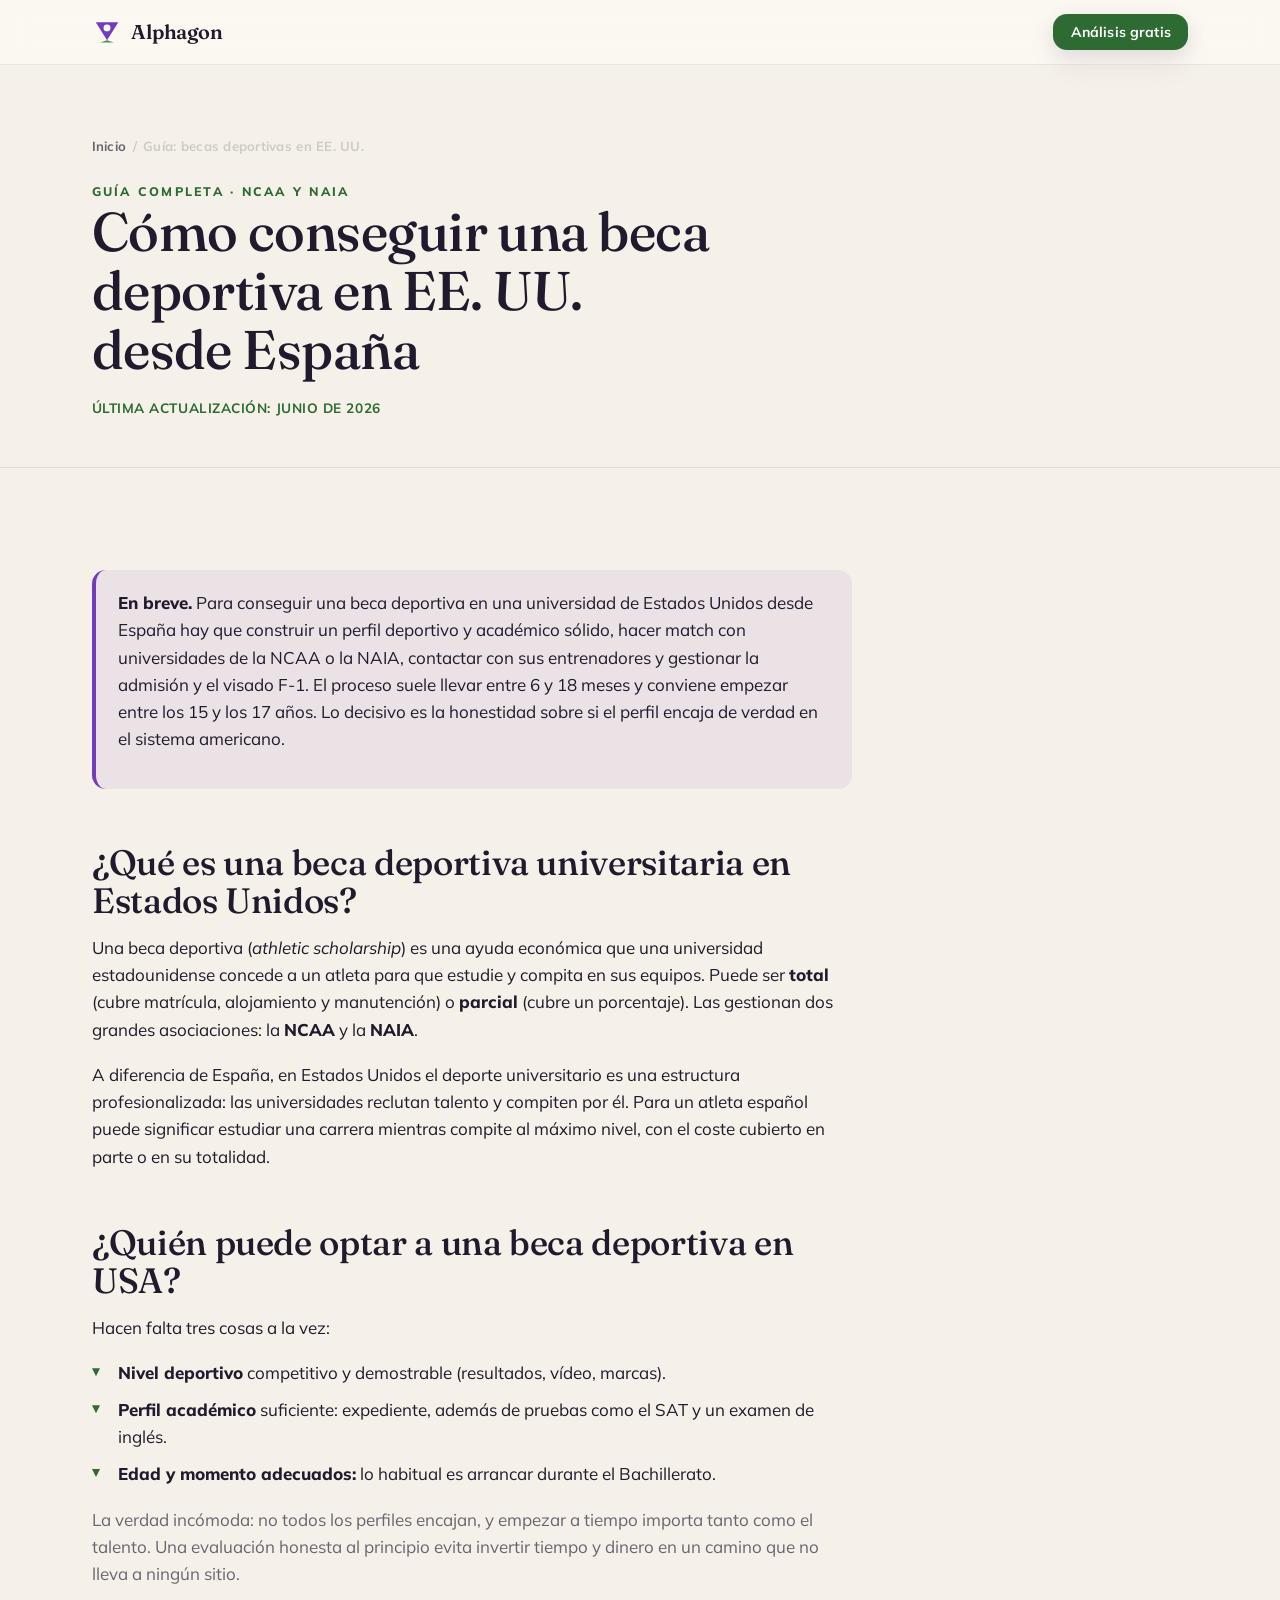
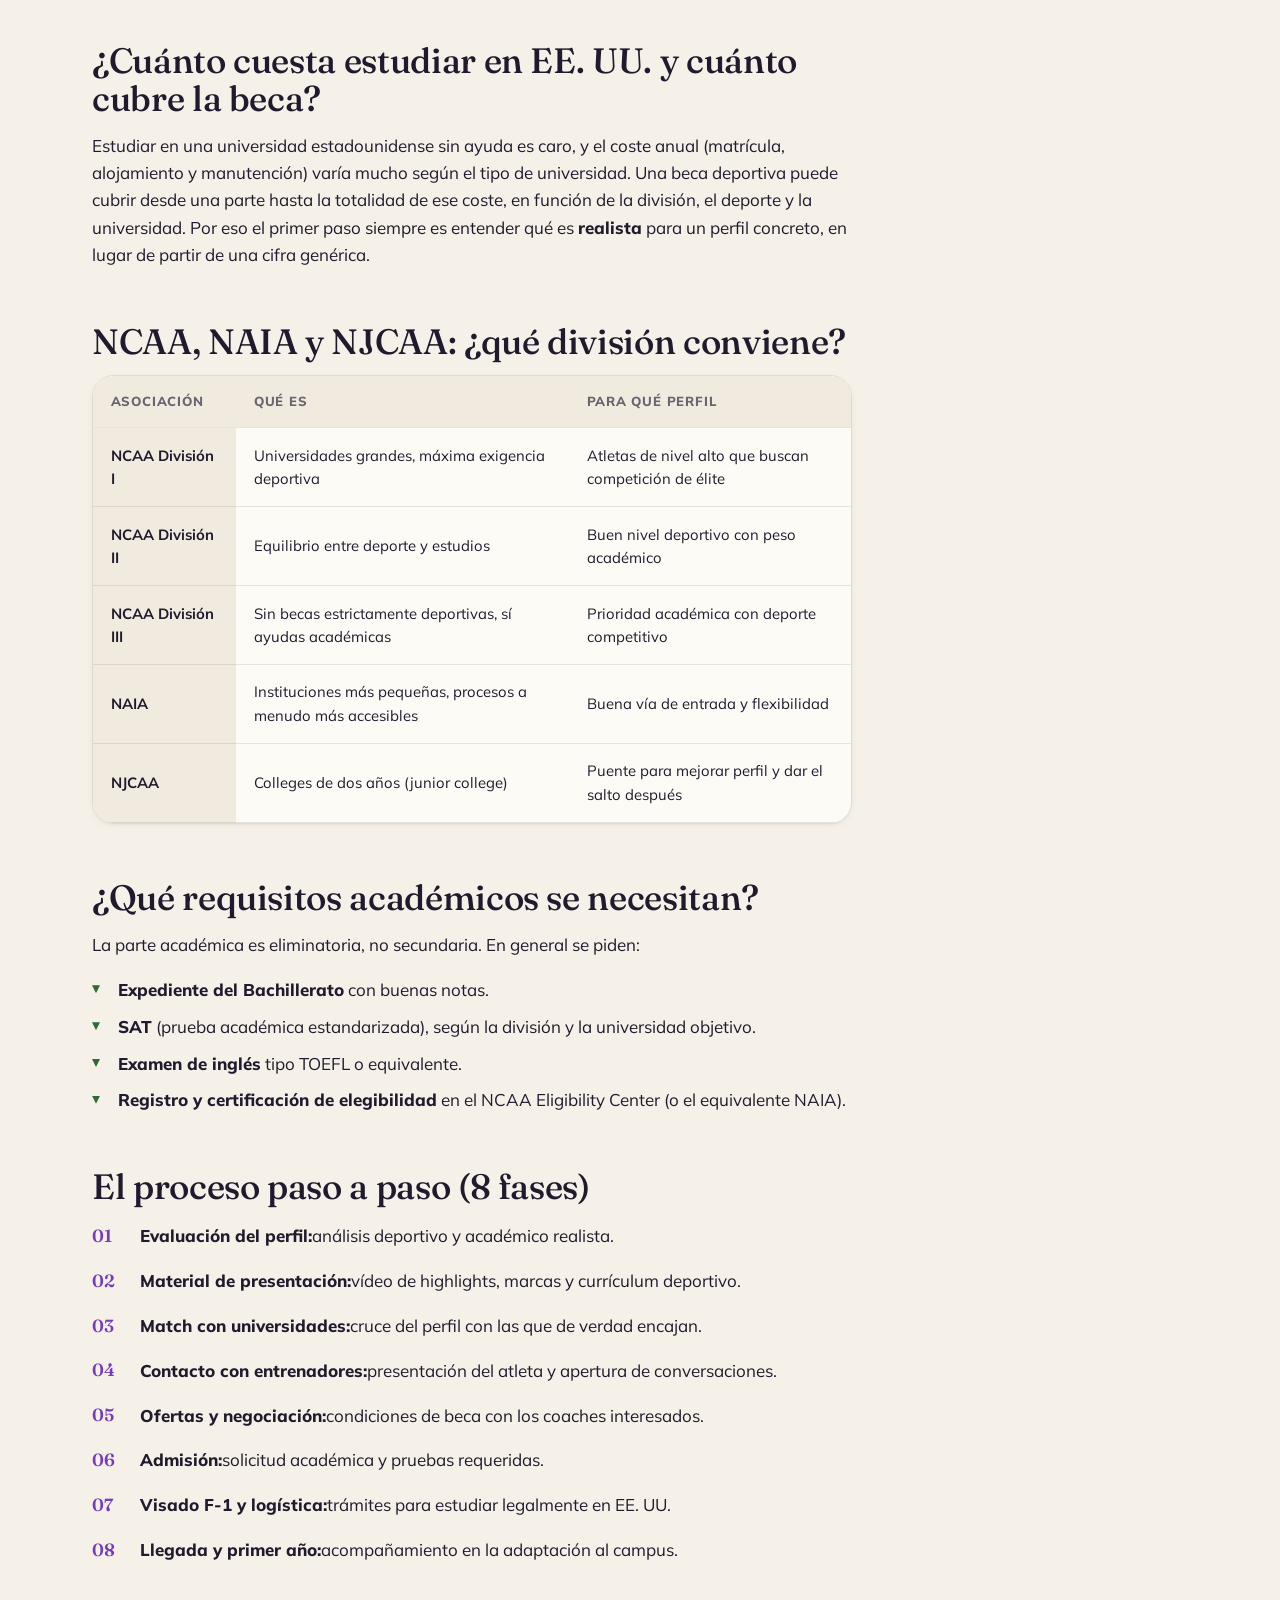
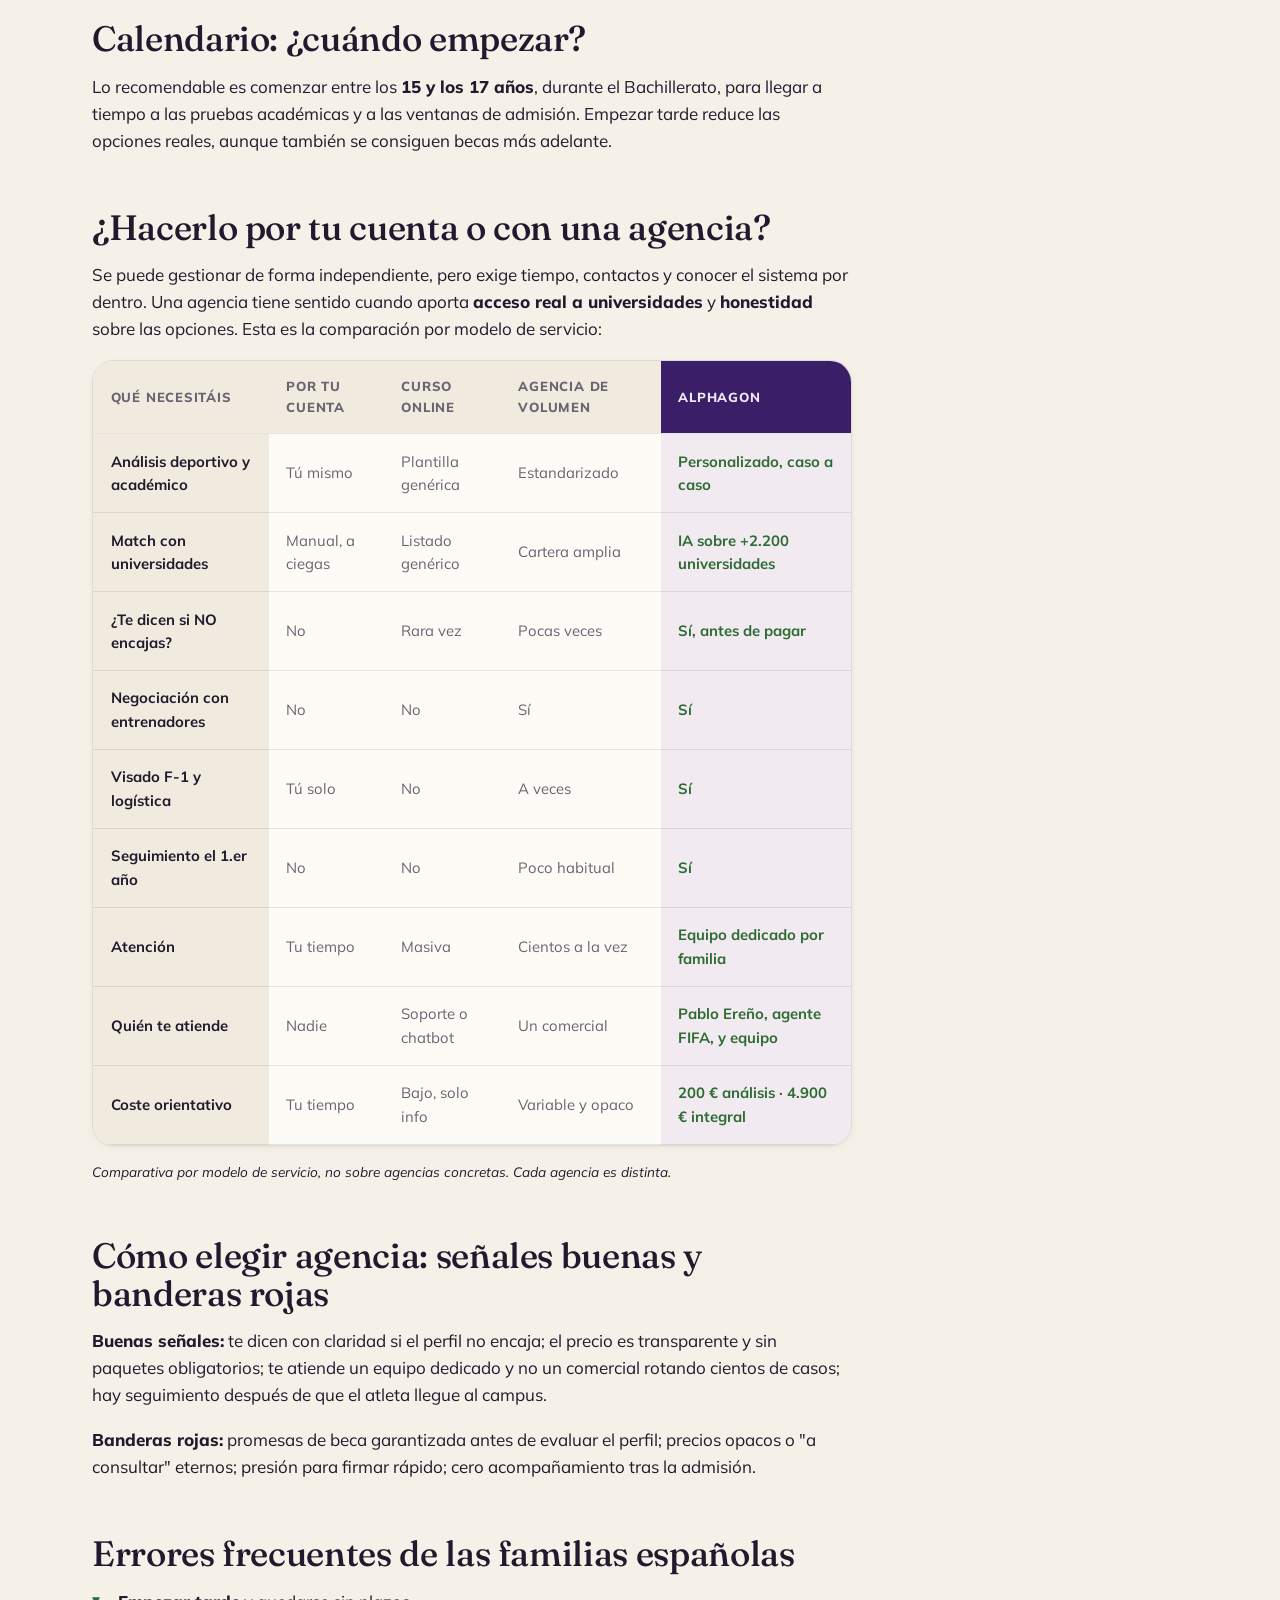
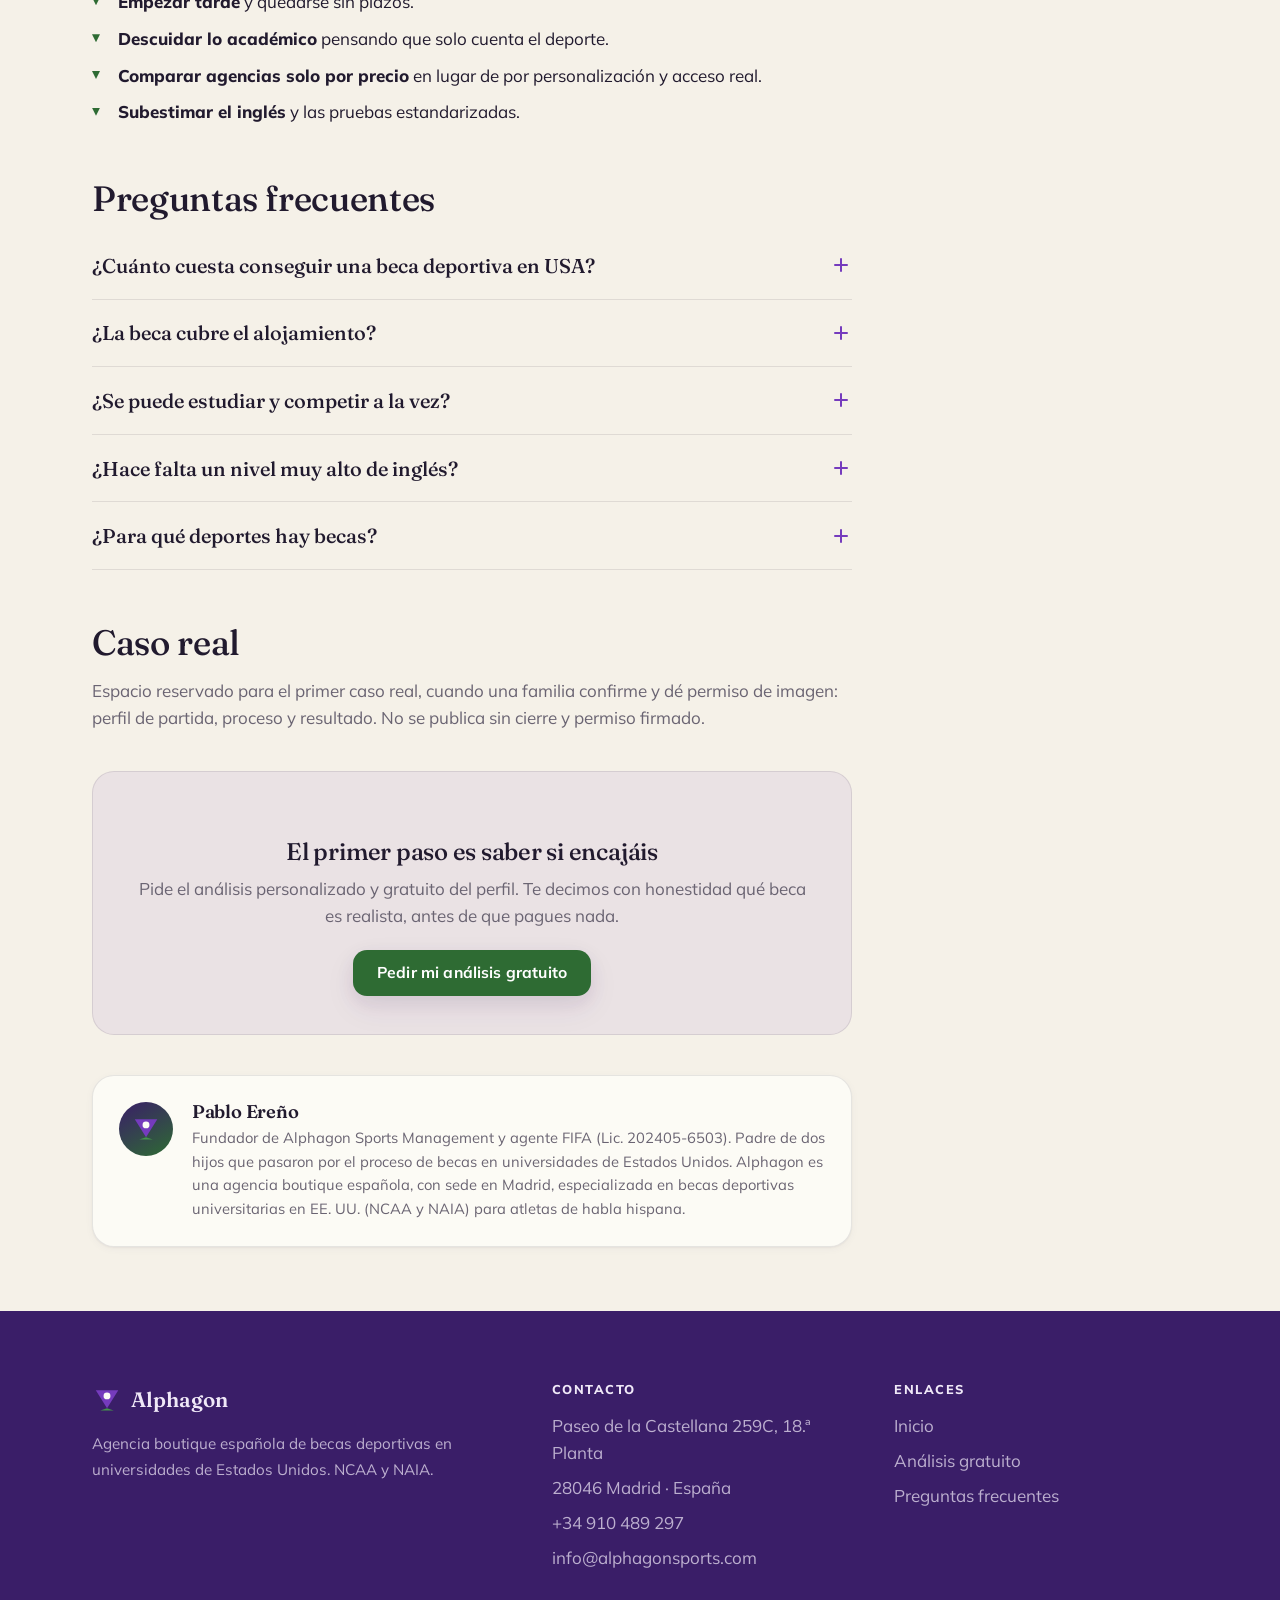
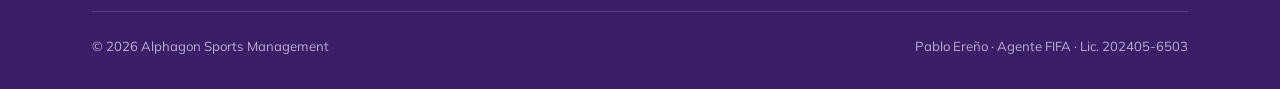
==== alphagon-lp/guia-becas-deportivas-usa.html @ 06ca1782 "Landing de conversion Alphagon Sports Management + guia AEO - Landing de captacion de leads (analisi" ====
<!DOCTYPE html>
<html lang="es">
<head>
  <meta charset="UTF-8">
  <meta name="viewport" content="width=device-width, initial-scale=1.0">
  <title>Cómo conseguir una beca deportiva en EE. UU. desde España: guía 2026 | Alphagon</title>
  <meta name="description" content="Guía completa para conseguir una beca deportiva en universidades de Estados Unidos (NCAA y NAIA) desde España: requisitos, proceso en 8 fases, calendario, costes y cómo elegir agencia. Por Alphagon Sports Management.">

  <link rel="preconnect" href="https://fonts.googleapis.com">
  <link rel="preconnect" href="https://fonts.gstatic.com" crossorigin>
  <link href="https://fonts.googleapis.com/css2?family=Fraunces:ital,opsz,wght@0,9..144,400;0,9..144,500;0,9..144,600;1,9..144,400;1,9..144,500&family=Mulish:ital,wght@0,400;0,600;0,700;0,800;1,400&display=swap" rel="stylesheet">

  <link rel="stylesheet" href="css/reset.css">
  <link rel="stylesheet" href="css/layout.css">
  <link rel="stylesheet" href="css/components.css">
  <link rel="stylesheet" href="css/animations.css">

  <script type="application/ld+json">
  {
    "@context": "https://schema.org",
    "@type": "Article",
    "headline": "Cómo conseguir una beca deportiva en Estados Unidos desde España: guía completa 2026",
    "description": "Guía completa para conseguir una beca deportiva en universidades de Estados Unidos (NCAA y NAIA) desde España: requisitos, proceso en 8 fases, calendario, costes y cómo elegir agencia.",
    "datePublished": "2026-06-01",
    "dateModified": "2026-06-25",
    "author": {
      "@type": "Person",
      "name": "Pablo Ereño",
      "jobTitle": "Agente FIFA",
      "identifier": "Lic. 202405-6503"
    },
    "publisher": {
      "@type": "Organization",
      "name": "Alphagon Sports Management",
      "url": "https://www.alphagonsports.com"
    },
    "mainEntityOfPage": {
      "@type": "WebPage",
      "@id": "https://www.alphagonsports.com/guia-becas-deportivas-usa"
    }
  }
  </script>

  <script type="application/ld+json">
  {
    "@context": "https://schema.org",
    "@type": "BreadcrumbList",
    "itemListElement": [
      {
        "@type": "ListItem",
        "position": 1,
        "name": "Inicio",
        "item": "https://www.alphagonsports.com/"
      },
      {
        "@type": "ListItem",
        "position": 2,
        "name": "Guía: becas deportivas en EE. UU.",
        "item": "https://www.alphagonsports.com/guia-becas-deportivas-usa"
      }
    ]
  }
  </script>

  <script type="application/ld+json">
  {
    "@context": "https://schema.org",
    "@type": "FAQPage",
    "mainEntity": [
      {
        "@type": "Question",
        "name": "¿Cuánto cuesta conseguir una beca deportiva en USA?",
        "acceptedAnswer": {
          "@type": "Answer",
          "text": "El análisis inicial del perfil puede ser gratuito. A partir de ahí, en Alphagon hay dos opciones: el Plan Estratégico USA (200 €) y el Acompañamiento Integral (4.900 €), sin paquetes obligatorios."
        }
      },
      {
        "@type": "Question",
        "name": "¿La beca cubre el alojamiento?",
        "acceptedAnswer": {
          "@type": "Answer",
          "text": "Depende del tipo de beca. Una beca total suele cubrir matrícula, alojamiento y manutención; una parcial, solo un porcentaje. En el análisis de Alphagon te explicamos qué es realista para tu perfil concreto."
        }
      },
      {
        "@type": "Question",
        "name": "¿Se puede estudiar y competir a la vez?",
        "acceptedAnswer": {
          "@type": "Answer",
          "text": "Sí. El modelo estadounidense está diseñado para compatibilizar la carrera universitaria con el deporte de alto nivel, y ese equilibrio entre estudios y competición es justo lo que Alphagon ayuda a encontrar."
        }
      },
      {
        "@type": "Question",
        "name": "¿Hace falta un nivel muy alto de inglés?",
        "acceptedAnswer": {
          "@type": "Answer",
          "text": "Hace falta acreditar el inglés con un examen tipo TOEFL, y forma parte del proceso desde el principio. Alphagon valora tu nivel real al inicio y te dice qué necesitas preparar para llegar a tiempo."
        }
      },
      {
        "@type": "Question",
        "name": "¿Para qué deportes hay becas?",
        "acceptedAnswer": {
          "@type": "Answer",
          "text": "Para prácticamente cualquier deporte del sistema NCAA y NAIA, masculino y femenino. Alphagon cruza tu disciplina y tu nivel con más de 2.200 universidades para localizar dónde tienes opciones reales."
        }
      }
    ]
  }
  </script>
</head>
<body>
  <div class="scroll-progress" aria-hidden="true"></div>

  <!-- Topbar -->
  <nav class="topbar" aria-label="Navegacion principal">
    <div class="wrap topbar__inner">
      <a href="index.html" class="brand" aria-label="Alphagon Sports Management, inicio">
        <svg class="brand__mark" viewBox="0 0 40 40" aria-hidden="true" focusable="false">
          <path d="M5 7 H35 L20 31 Z" fill="var(--purple)"></path>
          <circle cx="20" cy="14.5" r="4.6" fill="var(--cream)"></circle>
          <path d="M11 34 H29 L20 31 Z" fill="var(--green)"></path>
        </svg>
        <span>Alphagon</span>
      </a>
      <a href="index.html#form-section" class="btn btn--green btn--sm">Análisis gratis</a>
    </div>
  </nav>

  <!-- Hero del articulo -->
  <header class="article-hero">
    <div class="wrap">
      <nav class="breadcrumb" aria-label="Migas de pan">
        <a href="index.html">Inicio</a>
        <span aria-hidden="true">/</span>
        <span>Guía: becas deportivas en EE. UU.</span>
      </nav>
      <span class="kicker">Guía completa · NCAA y NAIA</span>
      <h1>Cómo conseguir una beca deportiva en EE. UU. desde España</h1>
      <p class="article-meta">Última actualización: junio de 2026</p>
    </div>
  </header>

  <main class="section section--tight">
    <div class="wrap">
      <article class="prose">
        <div class="tldr reveal">
          <p><strong>En breve.</strong> Para conseguir una beca deportiva en una universidad de Estados Unidos desde España hay que construir un perfil deportivo y académico sólido, hacer match con universidades de la NCAA o la NAIA, contactar con sus entrenadores y gestionar la admisión y el visado F-1. El proceso suele llevar entre 6 y 18 meses y conviene empezar entre los 15 y los 17 años. Lo decisivo es la honestidad sobre si el perfil encaja de verdad en el sistema americano.</p>
        </div>

        <h2 class="reveal">¿Qué es una beca deportiva universitaria en Estados Unidos?</h2>
        <p class="reveal">Una beca deportiva (<em>athletic scholarship</em>) es una ayuda económica que una universidad estadounidense concede a un atleta para que estudie y compita en sus equipos. Puede ser <strong>total</strong> (cubre matrícula, alojamiento y manutención) o <strong>parcial</strong> (cubre un porcentaje). Las gestionan dos grandes asociaciones: la <strong>NCAA</strong> y la <strong>NAIA</strong>.</p>
        <p class="reveal">A diferencia de España, en Estados Unidos el deporte universitario es una estructura profesionalizada: las universidades reclutan talento y compiten por él. Para un atleta español puede significar estudiar una carrera mientras compite al máximo nivel, con el coste cubierto en parte o en su totalidad.</p>

        <h2 class="reveal">¿Quién puede optar a una beca deportiva en USA?</h2>
        <p class="reveal">Hacen falta tres cosas a la vez:</p>
        <ul class="bullets reveal">
          <li><strong>Nivel deportivo</strong> competitivo y demostrable (resultados, vídeo, marcas).</li>
          <li><strong>Perfil académico</strong> suficiente: expediente, además de pruebas como el SAT y un examen de inglés.</li>
          <li><strong>Edad y momento adecuados:</strong> lo habitual es arrancar durante el Bachillerato.</li>
        </ul>
        <p class="reveal soft">La verdad incómoda: no todos los perfiles encajan, y empezar a tiempo importa tanto como el talento. Una evaluación honesta al principio evita invertir tiempo y dinero en un camino que no lleva a ningún sitio.</p>

        <h2 class="reveal">¿Cuánto cuesta estudiar en EE. UU. y cuánto cubre la beca?</h2>
        <p class="reveal">Estudiar en una universidad estadounidense sin ayuda es caro, y el coste anual (matrícula, alojamiento y manutención) varía mucho según el tipo de universidad. Una beca deportiva puede cubrir desde una parte hasta la totalidad de ese coste, en función de la división, el deporte y la universidad. Por eso el primer paso siempre es entender qué es <strong>realista</strong> para un perfil concreto, en lugar de partir de una cifra genérica.</p>

        <h2 class="reveal">NCAA, NAIA y NJCAA: ¿qué división conviene?</h2>
        <div class="table-scroll reveal">
          <table class="compare">
            <thead>
              <tr>
                <th scope="col">Asociación</th>
                <th scope="col">Qué es</th>
                <th scope="col">Para qué perfil</th>
              </tr>
            </thead>
            <tbody>
              <tr><th scope="row">NCAA División I</th><td>Universidades grandes, máxima exigencia deportiva</td><td>Atletas de nivel alto que buscan competición de élite</td></tr>
              <tr><th scope="row">NCAA División II</th><td>Equilibrio entre deporte y estudios</td><td>Buen nivel deportivo con peso académico</td></tr>
              <tr><th scope="row">NCAA División III</th><td>Sin becas estrictamente deportivas, sí ayudas académicas</td><td>Prioridad académica con deporte competitivo</td></tr>
              <tr><th scope="row">NAIA</th><td>Instituciones más pequeñas, procesos a menudo más accesibles</td><td>Buena vía de entrada y flexibilidad</td></tr>
              <tr><th scope="row">NJCAA</th><td>Colleges de dos años (junior college)</td><td>Puente para mejorar perfil y dar el salto después</td></tr>
            </tbody>
          </table>
        </div>

        <h2 class="reveal">¿Qué requisitos académicos se necesitan?</h2>
        <p class="reveal">La parte académica es eliminatoria, no secundaria. En general se piden:</p>
        <ul class="bullets reveal">
          <li><strong>Expediente del Bachillerato</strong> con buenas notas.</li>
          <li><strong>SAT</strong> (prueba académica estandarizada), según la división y la universidad objetivo.</li>
          <li><strong>Examen de inglés</strong> tipo TOEFL o equivalente.</li>
          <li><strong>Registro y certificación de elegibilidad</strong> en el NCAA Eligibility Center (o el equivalente NAIA).</li>
        </ul>

        <h2 class="reveal">El proceso paso a paso (8 fases)</h2>
        <ol class="fases reveal">
          <li><strong>Evaluación del perfil:</strong> análisis deportivo y académico realista.</li>
          <li><strong>Material de presentación:</strong> vídeo de highlights, marcas y currículum deportivo.</li>
          <li><strong>Match con universidades:</strong> cruce del perfil con las que de verdad encajan.</li>
          <li><strong>Contacto con entrenadores:</strong> presentación del atleta y apertura de conversaciones.</li>
          <li><strong>Ofertas y negociación:</strong> condiciones de beca con los coaches interesados.</li>
          <li><strong>Admisión:</strong> solicitud académica y pruebas requeridas.</li>
          <li><strong>Visado F-1 y logística:</strong> trámites para estudiar legalmente en EE. UU.</li>
          <li><strong>Llegada y primer año:</strong> acompañamiento en la adaptación al campus.</li>
        </ol>

        <h2 class="reveal">Calendario: ¿cuándo empezar?</h2>
        <p class="reveal">Lo recomendable es comenzar entre los <strong>15 y los 17 años</strong>, durante el Bachillerato, para llegar a tiempo a las pruebas académicas y a las ventanas de admisión. Empezar tarde reduce las opciones reales, aunque también se consiguen becas más adelante.</p>

        <h2 class="reveal">¿Hacerlo por tu cuenta o con una agencia?</h2>
        <p class="reveal">Se puede gestionar de forma independiente, pero exige tiempo, contactos y conocer el sistema por dentro. Una agencia tiene sentido cuando aporta <strong>acceso real a universidades</strong> y <strong>honestidad</strong> sobre las opciones. Esta es la comparación por modelo de servicio:</p>
        <div class="table-scroll reveal">
          <table class="compare">
            <thead>
              <tr>
                <th scope="col">Qué necesitáis</th>
                <th scope="col">Por tu cuenta</th>
                <th scope="col">Curso online</th>
                <th scope="col">Agencia de volumen</th>
                <th scope="col" class="col-alpha">Alphagon</th>
              </tr>
            </thead>
            <tbody>
              <tr><th scope="row">Análisis deportivo y académico</th><td class="no">Tú mismo</td><td class="no">Plantilla genérica</td><td class="no">Estandarizado</td><td class="col-alpha yes">Personalizado, caso a caso</td></tr>
              <tr><th scope="row">Match con universidades</th><td class="no">Manual, a ciegas</td><td class="no">Listado genérico</td><td class="no">Cartera amplia</td><td class="col-alpha yes">IA sobre +2.200 universidades</td></tr>
              <tr><th scope="row">¿Te dicen si NO encajas?</th><td class="no">No</td><td class="no">Rara vez</td><td class="no">Pocas veces</td><td class="col-alpha yes">Sí, antes de pagar</td></tr>
              <tr><th scope="row">Negociación con entrenadores</th><td class="no">No</td><td class="no">No</td><td class="no">Sí</td><td class="col-alpha yes">Sí</td></tr>
              <tr><th scope="row">Visado F-1 y logística</th><td class="no">Tú solo</td><td class="no">No</td><td class="no">A veces</td><td class="col-alpha yes">Sí</td></tr>
              <tr><th scope="row">Seguimiento el 1.er año</th><td class="no">No</td><td class="no">No</td><td class="no">Poco habitual</td><td class="col-alpha yes">Sí</td></tr>
              <tr><th scope="row">Atención</th><td class="no">Tu tiempo</td><td class="no">Masiva</td><td class="no">Cientos a la vez</td><td class="col-alpha yes">Equipo dedicado por familia</td></tr>
              <tr><th scope="row">Quién te atiende</th><td class="no">Nadie</td><td class="no">Soporte o chatbot</td><td class="no">Un comercial</td><td class="col-alpha yes">Pablo Ereño, agente FIFA, y equipo</td></tr>
              <tr><th scope="row">Coste orientativo</th><td class="no">Tu tiempo</td><td class="no">Bajo, solo info</td><td class="no">Variable y opaco</td><td class="col-alpha yes">200 € análisis · 4.900 € integral</td></tr>
            </tbody>
          </table>
        </div>
        <p class="compare-note reveal">Comparativa por modelo de servicio, no sobre agencias concretas. Cada agencia es distinta.</p>

        <h2 class="reveal">Cómo elegir agencia: señales buenas y banderas rojas</h2>
        <p class="reveal"><strong>Buenas señales:</strong> te dicen con claridad si el perfil no encaja; el precio es transparente y sin paquetes obligatorios; te atiende un equipo dedicado y no un comercial rotando cientos de casos; hay seguimiento después de que el atleta llegue al campus.</p>
        <p class="reveal"><strong>Banderas rojas:</strong> promesas de beca garantizada antes de evaluar el perfil; precios opacos o "a consultar" eternos; presión para firmar rápido; cero acompañamiento tras la admisión.</p>

        <h2 class="reveal">Errores frecuentes de las familias españolas</h2>
        <ul class="bullets reveal">
          <li><strong>Empezar tarde</strong> y quedarse sin plazos.</li>
          <li><strong>Descuidar lo académico</strong> pensando que solo cuenta el deporte.</li>
          <li><strong>Comparar agencias solo por precio</strong> en lugar de por personalización y acceso real.</li>
          <li><strong>Subestimar el inglés</strong> y las pruebas estandarizadas.</li>
        </ul>

        <h2 class="reveal">Preguntas frecuentes</h2>
        <div class="faq reveal">
          <div class="faq__item" aria-expanded="false">
            <button type="button" class="faq__q" aria-expanded="false">¿Cuánto cuesta conseguir una beca deportiva en USA?<span class="faq__icon" aria-hidden="true"></span></button>
            <div class="faq__a"><div class="faq__a-inner">El análisis inicial del perfil puede ser gratuito. A partir de ahí, en Alphagon hay dos opciones: el Plan Estratégico USA (200 €) y el Acompañamiento Integral (4.900 €), sin paquetes obligatorios.</div></div>
          </div>
          <div class="faq__item" aria-expanded="false">
            <button type="button" class="faq__q" aria-expanded="false">¿La beca cubre el alojamiento?<span class="faq__icon" aria-hidden="true"></span></button>
            <div class="faq__a"><div class="faq__a-inner">Depende del tipo de beca. Una beca total suele cubrir matrícula, alojamiento y manutención; una parcial, solo un porcentaje. En el análisis de Alphagon te explicamos qué es realista para tu perfil concreto.</div></div>
          </div>
          <div class="faq__item" aria-expanded="false">
            <button type="button" class="faq__q" aria-expanded="false">¿Se puede estudiar y competir a la vez?<span class="faq__icon" aria-hidden="true"></span></button>
            <div class="faq__a"><div class="faq__a-inner">Sí. El modelo estadounidense está diseñado para compatibilizar la carrera universitaria con el deporte de alto nivel, y ese equilibrio entre estudios y competición es justo lo que Alphagon ayuda a encontrar.</div></div>
          </div>
          <div class="faq__item" aria-expanded="false">
            <button type="button" class="faq__q" aria-expanded="false">¿Hace falta un nivel muy alto de inglés?<span class="faq__icon" aria-hidden="true"></span></button>
            <div class="faq__a"><div class="faq__a-inner">Hace falta acreditar el inglés con un examen tipo TOEFL, y forma parte del proceso desde el principio. Alphagon valora tu nivel real al inicio y te dice qué necesitas preparar para llegar a tiempo.</div></div>
          </div>
          <div class="faq__item" aria-expanded="false">
            <button type="button" class="faq__q" aria-expanded="false">¿Para qué deportes hay becas?<span class="faq__icon" aria-hidden="true"></span></button>
            <div class="faq__a"><div class="faq__a-inner">Para prácticamente cualquier deporte del sistema NCAA y NAIA, masculino y femenino. Alphagon cruza tu disciplina y tu nivel con más de 2.200 universidades para localizar dónde tienes opciones reales.</div></div>
          </div>
        </div>

        <h2 class="reveal">Caso real</h2>
        <p class="reveal soft">Espacio reservado para el primer caso real, cuando una familia confirme y dé permiso de imagen: perfil de partida, proceso y resultado. No se publica sin cierre y permiso firmado.</p>

        <!-- CTA a la landing -->
        <div class="guide-cta reveal">
          <h3>El primer paso es saber si encajáis</h3>
          <p>Pide el análisis personalizado y gratuito del perfil. Te decimos con honestidad qué beca es realista, antes de que pagues nada.</p>
          <a href="index.html#form-section" class="btn btn--green">Pedir mi análisis gratuito</a>
        </div>

        <div class="author-box reveal">
          <div class="author-box__mark" aria-hidden="true">
            <svg class="brand__mark" viewBox="0 0 40 40" focusable="false">
              <path d="M5 7 H35 L20 31 Z" fill="var(--purple)"></path>
              <circle cx="20" cy="14.5" r="4.6" fill="var(--cream)"></circle>
              <path d="M11 34 H29 L20 31 Z" fill="var(--green)"></path>
            </svg>
          </div>
          <div>
            <h4>Pablo Ereño</h4>
            <p>Fundador de Alphagon Sports Management y agente FIFA (Lic. 202405-6503). Padre de dos hijos que pasaron por el proceso de becas en universidades de Estados Unidos. Alphagon es una agencia boutique española, con sede en Madrid, especializada en becas deportivas universitarias en EE. UU. (NCAA y NAIA) para atletas de habla hispana.</p>
          </div>
        </div>
      </article>
    </div>
  </main>

  <!-- Footer -->
  <footer class="footer">
    <div class="wrap">
      <div class="footer__grid">
        <div>
          <div class="footer__brand">
            <svg class="brand__mark" viewBox="0 0 40 40" aria-hidden="true" focusable="false">
              <path d="M5 7 H35 L20 31 Z" fill="var(--purple)"></path>
              <circle cx="20" cy="14.5" r="4.6" fill="var(--cream)"></circle>
              <path d="M11 34 H29 L20 31 Z" fill="var(--green)"></path>
            </svg>
            <span>Alphagon</span>
          </div>
          <p>Agencia boutique española de becas deportivas en universidades de Estados Unidos. NCAA y NAIA.</p>
        </div>
        <div>
          <h4>Contacto</h4>
          <ul>
            <li>Paseo de la Castellana 259C, 18.ª Planta</li>
            <li>28046 Madrid · España</li>
            <li><a href="tel:+34910489297">+34 910 489 297</a></li>
            <li><a href="mailto:info@alphagonsports.com">info@alphagonsports.com</a></li>
          </ul>
        </div>
        <div>
          <h4>Enlaces</h4>
          <ul>
            <li><a href="index.html">Inicio</a></li>
            <li><a href="index.html#form-section">Análisis gratuito</a></li>
            <li><a href="index.html#faq-title">Preguntas frecuentes</a></li>
          </ul>
        </div>
      </div>
      <div class="footer__bottom">
        <span>© 2026 Alphagon Sports Management</span>
        <span>Pablo Ereño · Agente FIFA · Lic. 202405-6503</span>
      </div>
    </div>
  </footer>

  <script src="js/interactions.js" defer></script>
</body>
</html>
---- alphagon-lp/css/layout.css ----
/* ============================================================
   layout.css — contenedores, secciones, grids y responsive
   Breakpoints: 900px (tablet) y 500px (móvil pequeño)
   ============================================================ */

.wrap {
  width: 100%;
  max-width: var(--maxw);
  margin-inline: auto;
  padding-inline: var(--gutter);
}

.section {
  padding-block: clamp(3.5rem, 8vw, 6.5rem);
  position: relative;
}

.section--tight {
  padding-block: clamp(2.5rem, 5vw, 4rem);
}

.section--surface {
  background-color: var(--surface);
}

.section__head {
  max-width: 720px;
  margin-bottom: clamp(2rem, 4vw, 3.2rem);
}

.section__head--center {
  margin-inline: auto;
  text-align: center;
}

/* ---------- Hero ---------- */
.hero {
  position: relative;
  background-color: var(--purple-deep);
  color: var(--on-dark);
  padding-block: clamp(6.5rem, 12vw, 9rem) clamp(3.5rem, 8vw, 6rem);
  overflow: hidden;
  isolation: isolate;
}

.hero__grid {
  display: grid;
  grid-template-columns: 1.05fr 0.95fr;
  gap: clamp(2rem, 5vw, 4rem);
  align-items: center;
}

.hero__copy {
  max-width: 36rem;
}

.hero h1 {
  color: var(--on-dark);
  font-size: clamp(2.4rem, 6vw, 4.1rem);
  margin-block: 0.6rem 1.1rem;
}

.hero__lead {
  color: var(--on-dark-soft);
  font-size: clamp(1.05rem, 2.2vw, 1.22rem);
  max-width: 32rem;
}

.hero__friction {
  display: flex;
  flex-wrap: wrap;
  gap: 0.5rem 1.4rem;
  margin-top: 1.6rem;
}

/* ---------- Diferenciales ---------- */
.diff-grid {
  display: grid;
  grid-template-columns: repeat(4, 1fr);
  gap: clamp(1rem, 2vw, 1.6rem);
}

/* ---------- Garantía ---------- */
.guarantee-grid {
  display: grid;
  grid-template-columns: repeat(3, 1fr);
  gap: clamp(1.1rem, 2.5vw, 2rem);
}

/* ---------- Pasos ---------- */
.steps-grid {
  display: grid;
  grid-template-columns: repeat(4, 1fr);
  gap: clamp(1rem, 2.5vw, 1.8rem);
}

/* ---------- Servicios ---------- */
.plans-grid {
  display: grid;
  grid-template-columns: repeat(2, 1fr);
  gap: clamp(1.2rem, 3vw, 2rem);
  align-items: stretch;
}

/* ---------- Galería ---------- */
.gallery-grid {
  display: grid;
  grid-template-columns: repeat(6, 1fr);
  grid-auto-rows: 200px;
  gap: clamp(0.8rem, 2vw, 1.2rem);
}

.gallery-tile:nth-child(1) { grid-column: span 4; }
.gallery-tile:nth-child(2) { grid-column: span 2; }
.gallery-tile:nth-child(3) { grid-column: span 2; }
.gallery-tile:nth-child(4) { grid-column: span 2; }
.gallery-tile:nth-child(5) { grid-column: span 2; }

/* ---------- Fundador ---------- */
.founder {
  display: grid;
  grid-template-columns: 0.7fr 1.3fr;
  gap: clamp(1.5rem, 4vw, 3rem);
  align-items: center;
}

/* ---------- CTA final ---------- */
.final-cta {
  background-color: var(--purple-deep);
  color: var(--on-dark);
  text-align: center;
}

.final-cta__inner {
  max-width: 640px;
  margin-inline: auto;
}

/* ---------- Footer ---------- */
.footer {
  background-color: var(--purple-deep);
  color: var(--on-dark-soft);
  padding-block: clamp(3rem, 6vw, 4.5rem) 2rem;
}

.footer__grid {
  display: grid;
  grid-template-columns: 1.4fr 1fr 1fr;
  gap: clamp(1.5rem, 4vw, 3rem);
  margin-bottom: 2.5rem;
}

/* ============================================================
   RESPONSIVE
   ============================================================ */

@media (max-width: 900px) {
  .hero__grid {
    grid-template-columns: 1fr;
  }
  .hero__copy {
    max-width: none;
    text-align: center;
    margin-inline: auto;
  }
  .hero__lead { margin-inline: auto; }
  .hero__friction { justify-content: center; }

  .diff-grid { grid-template-columns: repeat(2, 1fr); }
  .guarantee-grid { grid-template-columns: 1fr; }
  .steps-grid { grid-template-columns: repeat(2, 1fr); }
  .plans-grid { grid-template-columns: 1fr; }

  .gallery-grid {
    grid-template-columns: repeat(2, 1fr);
    grid-auto-rows: 180px;
  }
  .gallery-tile:nth-child(n) { grid-column: span 1; }
  .gallery-tile:nth-child(1) { grid-column: span 2; }

  .founder { grid-template-columns: 1fr; text-align: center; }
  .footer__grid { grid-template-columns: 1fr; }
}

@media (max-width: 500px) {
  .diff-grid { grid-template-columns: 1fr; }
  .steps-grid { grid-template-columns: 1fr; }
  .gallery-tile:nth-child(1) { grid-column: span 2; }
  .section { padding-block: clamp(2.8rem, 9vw, 4rem); }
}
---- alphagon-lp/css/components.css ----
/* ============================================================
   components.css — topbar, botones, tarjetas, formulario,
   tabla comparativa, FAQ, toast, fundador, footer
   ============================================================ */

/* ---------- Barra de progreso de scroll ---------- */
.scroll-progress {
  position: fixed;
  top: 0;
  left: 0;
  height: 3px;
  width: 0%;
  background: linear-gradient(90deg, var(--green), var(--purple));
  z-index: 100;
  transition: width 0.05s linear;
}

/* ---------- Topbar (glass) ---------- */
.topbar {
  position: fixed;
  top: 0;
  left: 0;
  right: 0;
  z-index: 90;
  background: var(--glass-bg);
  backdrop-filter: blur(14px) saturate(140%);
  -webkit-backdrop-filter: blur(14px) saturate(140%);
  border-bottom: 1px solid var(--glass-border);
}

.topbar__inner {
  display: flex;
  align-items: center;
  justify-content: space-between;
  height: 64px;
}

.brand {
  display: flex;
  align-items: center;
  gap: 0.6rem;
  font-family: var(--font-display);
  font-size: 1.25rem;
  font-weight: 600;
  letter-spacing: -0.01em;
  color: var(--ink);
}

.brand__mark { width: 30px; height: 30px; flex-shrink: 0; }

/* ---------- Botones ---------- */
.btn {
  display: inline-flex;
  align-items: center;
  justify-content: center;
  gap: 0.5rem;
  padding: 0.85rem 1.5rem;
  border-radius: var(--radius-md);
  font-weight: 700;
  font-size: 0.98rem;
  letter-spacing: 0.01em;
  transition: transform var(--speed) var(--ease),
              box-shadow var(--speed) var(--ease),
              background-color var(--speed) var(--ease);
  text-align: center;
  line-height: 1.2;
}

.btn--primary {
  background-color: var(--purple-deep);
  color: var(--on-dark);
  box-shadow: var(--shadow-md);
}
.btn--primary:hover {
  background-color: var(--purple);
  transform: translateY(-2px);
  box-shadow: var(--shadow-lg);
}

.btn--green {
  background-color: var(--green-deep);
  color: #fff;
  box-shadow: var(--shadow-md);
}
.btn--green:hover {
  background-color: var(--green);
  transform: translateY(-2px);
  box-shadow: var(--shadow-lg);
}

.btn--ghost {
  background-color: transparent;
  color: var(--ink);
  border: 1px solid var(--line-strong);
}
.btn--ghost:hover {
  border-color: var(--purple);
  color: var(--purple-deep);
}

.btn--block { width: 100%; }
.btn--sm { padding: 0.6rem 1.1rem; font-size: 0.88rem; }

/* ---------- Kickers / etiquetas ---------- */
.kicker {
  display: inline-block;
  font-size: 0.78rem;
  font-weight: 800;
  text-transform: uppercase;
  letter-spacing: 0.18em;
  color: var(--green-deep);
}

.kicker--light { color: var(--green-light); }
.kicker--purple { color: var(--purple); }

.section__head h2 {
  font-size: clamp(1.9rem, 4.5vw, 3rem);
  margin-top: 0.6rem;
}

.section__head p {
  color: var(--ink-soft);
  margin-top: 0.9rem;
  font-size: 1.08rem;
}

.lead-line {
  color: var(--ink-soft);
  font-style: italic;
  font-family: var(--font-display);
}

/* ---------- Microcopy fricción ---------- */
.friction-item {
  display: inline-flex;
  align-items: center;
  gap: 0.45rem;
  font-size: 0.9rem;
  font-weight: 600;
  color: var(--on-dark-soft);
}
.friction-item::before {
  content: "";
  width: 7px;
  height: 7px;
  border-radius: 50%;
  background: var(--green);
}

/* ---------- Tarjetas genéricas ---------- */
.card {
  background-color: var(--cream);
  border: 1px solid var(--line);
  border-radius: var(--radius-lg);
  padding: clamp(1.3rem, 2.5vw, 1.9rem);
  box-shadow: var(--shadow-sm);
  transition: transform var(--speed) var(--ease),
              box-shadow var(--speed) var(--ease),
              border-color var(--speed) var(--ease);
}
.card:hover {
  transform: translateY(-4px);
  box-shadow: var(--shadow-md);
  border-color: var(--line-strong);
}

.card__num {
  font-family: var(--font-display);
  font-size: 1.4rem;
  font-weight: 600;
  color: var(--purple);
}

.card h3 {
  font-size: 1.25rem;
  margin-block: 0.7rem 0.5rem;
}

.card p { color: var(--ink-soft); font-size: 0.98rem; }

/* Diferencial: marca de acento triangular */
.diff-card .tri-accent { margin-bottom: 0.9rem; }

/* ---------- Triángulo invertido (motivo de marca) ---------- */
.tri-accent {
  width: 34px;
  height: 30px;
  color: var(--purple);
}

/* ---------- Garantía ---------- */
.guarantee-card {
  text-align: left;
}
.guarantee-card .tri-accent { margin-bottom: 1rem; }

/* ---------- Pasos ---------- */
.step {
  position: relative;
  padding-top: 0.5rem;
}
.step__n {
  font-family: var(--font-display);
  font-size: 2.6rem;
  font-weight: 600;
  color: var(--green-deep);
  line-height: 1;
  opacity: 0.85;
}
.step h3 { font-size: 1.15rem; margin-block: 0.7rem 0.4rem; }
.step p { color: var(--ink-soft); font-size: 0.96rem; }

.center-cta { text-align: center; margin-top: clamp(2rem, 4vw, 3rem); }

/* ---------- Servicios / Planes ---------- */
.plan {
  display: flex;
  flex-direction: column;
  background-color: var(--cream);
  border: 1px solid var(--line);
  border-radius: var(--radius-lg);
  padding: clamp(1.6rem, 3vw, 2.4rem);
  box-shadow: var(--shadow-sm);
  position: relative;
  transition: transform var(--speed) var(--ease), box-shadow var(--speed) var(--ease);
}
.plan:hover { transform: translateY(-4px); box-shadow: var(--shadow-md); }

.plan--featured {
  border-color: var(--purple);
  box-shadow: var(--shadow-md);
}
.plan--featured::before {
  content: "Proceso completo";
  position: absolute;
  top: -0.8rem;
  left: 50%;
  transform: translateX(-50%);
  background: var(--purple-deep);
  color: var(--on-dark);
  font-size: 0.7rem;
  font-weight: 800;
  letter-spacing: 0.12em;
  text-transform: uppercase;
  padding: 0.35rem 0.9rem;
  border-radius: 999px;
  white-space: nowrap;
}

.plan__name {
  font-size: 0.8rem;
  font-weight: 800;
  text-transform: uppercase;
  letter-spacing: 0.14em;
  color: var(--ink-soft);
}
.plan__price {
  font-family: var(--font-display);
  font-size: clamp(2.2rem, 5vw, 2.9rem);
  font-weight: 600;
  color: var(--ink);
  margin-block: 0.6rem 0.2rem;
}
.plan__price small {
  font-family: var(--font-body);
  font-size: 0.85rem;
  font-weight: 700;
  color: var(--ink-soft);
  letter-spacing: 0.04em;
}
.plan__desc { color: var(--ink-soft); font-size: 0.96rem; margin-bottom: 1.1rem; }

.plan__features {
  display: flex;
  flex-direction: column;
  gap: 0.6rem;
  margin-bottom: 1.6rem;
  flex-grow: 1;
}
.feat {
  display: flex;
  gap: 0.6rem;
  align-items: flex-start;
  font-size: 0.95rem;
  color: var(--ink);
}
.feat__check {
  width: 18px;
  height: 18px;
  flex-shrink: 0;
  margin-top: 2px;
  color: var(--green-deep);
}

.plans-note {
  text-align: center;
  margin-top: 2rem;
  color: var(--ink-soft);
  font-family: var(--font-display);
  font-style: italic;
  font-size: 1.1rem;
}

/* ---------- Tabla comparativa ---------- */
.table-scroll {
  overflow-x: auto;
  -webkit-overflow-scrolling: touch;
  border-radius: var(--radius-lg);
  border: 1px solid var(--line);
  box-shadow: var(--shadow-sm);
}
.compare {
  width: 100%;
  border-collapse: collapse;
  min-width: 720px;
  background: var(--cream);
}
.compare th,
.compare td {
  padding: 0.95rem 1.1rem;
  text-align: left;
  border-bottom: 1px solid var(--line);
  font-size: 0.93rem;
  vertical-align: middle;
}
.compare thead th {
  font-family: var(--font-body);
  font-weight: 800;
  font-size: 0.82rem;
  text-transform: uppercase;
  letter-spacing: 0.06em;
  color: var(--ink-soft);
  background: var(--surface);
  position: sticky;
  top: 0;
}
.compare tbody th {
  font-weight: 700;
  color: var(--ink);
  background: var(--surface);
}
.compare .col-alpha {
  background: var(--purple-tint);
  color: var(--purple-deep);
  font-weight: 800;
}
.compare thead .col-alpha {
  background: var(--purple-deep);
  color: var(--on-dark);
}
.compare td.yes { color: var(--green-deep); font-weight: 700; }
.compare td.no { color: var(--ink-soft); }
.compare-note {
  margin-top: 0.9rem;
  font-size: 0.85rem;
  color: var(--ink-soft);
  font-style: italic;
}

/* ---------- Galería ---------- */
.gallery-tile {
  border-radius: var(--radius-md);
  overflow: hidden;
  position: relative;
  display: flex;
  align-items: flex-end;
  padding: 1rem;
  color: #fff;
  box-shadow: var(--shadow-sm);
}
.gallery-tile:nth-child(1) { background: linear-gradient(135deg, var(--purple-deep), var(--purple)); }
.gallery-tile:nth-child(2) { background: linear-gradient(135deg, var(--green-deep), var(--green)); }
.gallery-tile:nth-child(3) { background: linear-gradient(160deg, var(--purple), var(--green-deep)); }
.gallery-tile:nth-child(4) { background: linear-gradient(135deg, var(--ink), var(--purple-deep)); }
.gallery-tile:nth-child(5) { background: linear-gradient(135deg, var(--green-deep), var(--purple-deep)); }
.gallery-tile figcaption {
  position: relative;
  z-index: 1;
  font-size: 0.85rem;
  font-weight: 700;
  letter-spacing: 0.02em;
  text-shadow: 0 1px 6px rgba(0, 0, 0, 0.3);
}
.gallery-note {
  text-align: center;
  margin-top: 1.2rem;
  font-size: 0.85rem;
  color: var(--ink-soft);
  font-style: italic;
}

/* ---------- Fundador ---------- */
.founder__photo {
  aspect-ratio: 4 / 5;
  border-radius: var(--radius-lg);
  background: linear-gradient(150deg, var(--purple-deep), var(--green-deep));
  display: flex;
  align-items: center;
  justify-content: center;
  box-shadow: var(--shadow-md);
}
.founder__photo .brand__mark { width: 80px; height: 80px; }
.founder__role {
  font-size: 0.8rem;
  font-weight: 800;
  text-transform: uppercase;
  letter-spacing: 0.14em;
  color: var(--purple);
}
.founder h3 {
  font-size: clamp(1.6rem, 4vw, 2.3rem);
  margin-block: 0.5rem 0.4rem;
}
.founder__lic {
  font-size: 0.9rem;
  color: var(--ink-soft);
  font-weight: 700;
  margin-bottom: 1rem;
}
.founder p { color: var(--ink-soft); }

/* ---------- FAQ ---------- */
.faq {
  max-width: 800px;
  margin-inline: auto;
}
.faq__item {
  border-bottom: 1px solid var(--line);
}
.faq__q {
  width: 100%;
  display: flex;
  justify-content: space-between;
  align-items: center;
  gap: 1rem;
  text-align: left;
  padding: 1.3rem 0;
  font-family: var(--font-display);
  font-size: clamp(1.05rem, 2.5vw, 1.25rem);
  font-weight: 500;
  color: var(--ink);
}
.faq__icon {
  flex-shrink: 0;
  width: 22px;
  height: 22px;
  position: relative;
  transition: transform var(--speed) var(--ease);
  color: var(--purple);
}
.faq__icon::before,
.faq__icon::after {
  content: "";
  position: absolute;
  background: currentColor;
  border-radius: 2px;
  top: 50%;
  left: 50%;
}
.faq__icon::before { width: 14px; height: 2px; transform: translate(-50%, -50%); }
.faq__icon::after { width: 2px; height: 14px; transform: translate(-50%, -50%); transition: transform var(--speed) var(--ease); }
.faq__item[aria-expanded="true"] .faq__icon::after { transform: translate(-50%, -50%) scaleY(0); }

.faq__a {
  max-height: 0;
  overflow: hidden;
  transition: max-height var(--speed) var(--ease);
}
.faq__a-inner {
  padding-bottom: 1.3rem;
  color: var(--ink-soft);
  font-size: 1rem;
  max-width: 92%;
}
.faq__updated {
  display: block;
  margin-top: 0.7rem;
  font-size: 0.8rem;
  font-weight: 700;
  letter-spacing: 0.04em;
  text-transform: uppercase;
  color: var(--green-deep);
}

/* ---------- Footer ---------- */
.footer__brand {
  display: flex;
  align-items: center;
  gap: 0.6rem;
  font-family: var(--font-display);
  font-size: 1.3rem;
  font-weight: 600;
  color: var(--on-dark);
  margin-bottom: 0.9rem;
}
.footer p { font-size: 0.95rem; line-height: 1.7; }
.footer h4 {
  font-family: var(--font-body);
  font-size: 0.8rem;
  font-weight: 800;
  text-transform: uppercase;
  letter-spacing: 0.12em;
  color: var(--on-dark);
  margin-bottom: 0.9rem;
}
.footer ul { display: flex; flex-direction: column; gap: 0.5rem; }
.footer a:hover { color: var(--on-dark); text-decoration: underline; }
.footer__bottom {
  border-top: 1px solid rgba(239, 232, 247, 0.14);
  padding-top: 1.5rem;
  font-size: 0.82rem;
  display: flex;
  flex-wrap: wrap;
  gap: 0.5rem 1.5rem;
  justify-content: space-between;
}

/* ---------- Toast ---------- */
.toast {
  position: fixed;
  bottom: 1.5rem;
  left: 50%;
  transform: translateX(-50%) translateY(150%);
  background: var(--ink);
  color: var(--cream);
  padding: 0.95rem 1.5rem;
  border-radius: var(--radius-md);
  box-shadow: var(--shadow-lg);
  font-weight: 600;
  font-size: 0.95rem;
  z-index: 200;
  display: flex;
  align-items: center;
  gap: 0.6rem;
  max-width: calc(100% - 2rem);
  opacity: 0;
  transition: transform var(--speed) var(--ease), opacity var(--speed) var(--ease);
}
.toast.is-visible {
  transform: translateX(-50%) translateY(0);
  opacity: 1;
}
.toast__dot { width: 9px; height: 9px; border-radius: 50%; background: var(--green); flex-shrink: 0; }

/* ============================================================
   PAGINA GUIA (articulo)
   ============================================================ */
.article-hero {
  padding-block: clamp(6.5rem, 11vw, 8.5rem) clamp(2rem, 4vw, 3rem);
  background-color: var(--bone);
  border-bottom: 1px solid var(--line);
}
.breadcrumb {
  display: flex;
  flex-wrap: wrap;
  gap: 0.4rem;
  font-size: 0.82rem;
  font-weight: 700;
  letter-spacing: 0.02em;
  color: var(--ink-soft);
  margin-bottom: 1.2rem;
}
.breadcrumb a:hover { color: var(--purple-deep); text-decoration: underline; }
.breadcrumb span { color: var(--line-strong); }

.article-hero h1 {
  font-size: clamp(2.1rem, 5vw, 3.4rem);
  max-width: 18ch;
}
.article-meta {
  margin-top: 1.1rem;
  font-size: 0.85rem;
  font-weight: 700;
  letter-spacing: 0.04em;
  text-transform: uppercase;
  color: var(--green-deep);
}

.tldr {
  background: var(--purple-tint);
  border-left: 4px solid var(--purple);
  border-radius: var(--radius-md);
  padding: 1.2rem 1.4rem;
  margin: clamp(1.5rem, 4vw, 2.4rem) 0;
}
.tldr strong { color: var(--purple-deep); }

.prose { max-width: 760px; }
.prose h2 {
  font-size: clamp(1.6rem, 3.5vw, 2.2rem);
  margin-top: clamp(2.4rem, 5vw, 3.4rem);
  margin-bottom: 0.9rem;
}
.prose h3 { font-size: 1.2rem; margin-top: 1.8rem; margin-bottom: 0.5rem; }
.prose p { color: var(--ink); margin-bottom: 1.1rem; }
.prose p.soft { color: var(--ink-soft); }
.prose ul.bullets {
  list-style: none;
  margin-bottom: 1.2rem;
  display: flex;
  flex-direction: column;
  gap: 0.6rem;
}
.prose ul.bullets li {
  position: relative;
  padding-left: 1.6rem;
  color: var(--ink);
}
.prose ul.bullets li::before {
  content: "";
  position: absolute;
  left: 0;
  top: 0.55em;
  width: 8px;
  height: 8px;
  background: var(--green-deep);
  clip-path: polygon(0 0, 100% 0, 50% 100%);
}
.prose strong { color: var(--ink); font-weight: 800; }
.prose ol.fases {
  counter-reset: fase;
  display: flex;
  flex-direction: column;
  gap: 0.8rem;
  margin-bottom: 1.4rem;
}
.prose ol.fases li {
  position: relative;
  padding-left: 3rem;
  min-height: 2rem;
  display: flex;
  align-items: center;
}
.prose ol.fases li::before {
  counter-increment: fase;
  content: counter(fase, decimal-leading-zero);
  position: absolute;
  left: 0;
  font-family: var(--font-display);
  font-size: 1.1rem;
  font-weight: 600;
  color: var(--purple);
}

.author-box {
  display: flex;
  gap: 1.2rem;
  align-items: flex-start;
  background: var(--cream);
  border: 1px solid var(--line);
  border-radius: var(--radius-lg);
  padding: 1.6rem;
  margin-top: 2.5rem;
  box-shadow: var(--shadow-sm);
}
.author-box__mark {
  width: 54px;
  height: 54px;
  border-radius: 50%;
  background: linear-gradient(150deg, var(--purple-deep), var(--green-deep));
  flex-shrink: 0;
  display: flex;
  align-items: center;
  justify-content: center;
}
.author-box__mark .brand__mark { width: 30px; height: 30px; }
.author-box h4 { font-family: var(--font-display); font-size: 1.15rem; font-weight: 600; margin-bottom: 0.3rem; }
.author-box p { font-size: 0.92rem; color: var(--ink-soft); margin: 0; }

.guide-cta {
  background: var(--purple-tint);
  border: 1px solid var(--line);
  border-radius: var(--radius-lg);
  padding: clamp(1.6rem, 4vw, 2.4rem);
  text-align: center;
  margin-top: 2.5rem;
}
.guide-cta h3 { font-size: 1.5rem; margin-bottom: 0.6rem; }
.guide-cta p { color: var(--ink-soft); margin-bottom: 1.3rem; }

@media (max-width: 500px) {
  .author-box { flex-direction: column; }
}

/* ============================================================
   FORMULARIO CONVERSACIONAL
   ============================================================ */
.form-card {
  background: var(--cream);
  border: 1px solid var(--line);
  border-radius: var(--radius-lg);
  box-shadow: var(--shadow-lg);
  padding: clamp(1.4rem, 3vw, 2.2rem);
  position: relative;
  min-height: 420px;
  display: flex;
  flex-direction: column;
}

.form-card__head { margin-bottom: 1.3rem; }
.form-card__title {
  font-family: var(--font-display);
  font-size: 1.4rem;
  font-weight: 600;
  color: var(--ink);
}
.form-card__sub { font-size: 0.92rem; color: var(--ink-soft); margin-top: 0.2rem; }

/* progreso interno */
.form-progress {
  display: flex;
  align-items: center;
  gap: 0.8rem;
  margin-bottom: 1.4rem;
}
.form-progress__bar {
  flex-grow: 1;
  height: 6px;
  background: var(--surface);
  border-radius: 999px;
  overflow: hidden;
}
.form-progress__fill {
  height: 100%;
  width: 0%;
  background: linear-gradient(90deg, var(--green), var(--purple));
  border-radius: 999px;
  transition: width var(--speed) var(--ease);
}
.form-progress__label {
  font-size: 0.78rem;
  font-weight: 800;
  letter-spacing: 0.05em;
  color: var(--ink-soft);
  white-space: nowrap;
}

.form-steps { position: relative; flex-grow: 1; display: flex; flex-direction: column; }

.form-step { display: none; flex-direction: column; flex-grow: 1; }
.form-step.is-active { display: flex; animation: stepIn 0.4s var(--ease); }

.form-step__q {
  font-family: var(--font-display);
  font-size: 1.3rem;
  font-weight: 500;
  color: var(--ink);
  margin-bottom: 0.3rem;
}
.form-step__hint { font-size: 0.88rem; color: var(--ink-soft); margin-bottom: 1.1rem; }

/* opciones grandes tappables */
.options { display: flex; flex-direction: column; gap: 0.6rem; }
.option {
  display: flex;
  align-items: center;
  gap: 0.7rem;
  width: 100%;
  text-align: left;
  padding: 1rem 1.1rem;
  border: 1.5px solid var(--line-strong);
  border-radius: var(--radius-md);
  background: var(--bone);
  font-weight: 600;
  font-size: 1rem;
  transition: border-color 0.2s var(--ease), background-color 0.2s var(--ease), transform 0.15s var(--ease);
}
.option:hover { border-color: var(--purple); transform: translateY(-1px); }
.option.is-selected {
  border-color: var(--purple);
  background: var(--purple-tint);
  color: var(--purple-deep);
}
.option small { display: block; font-weight: 500; color: var(--ink-soft); font-size: 0.82rem; }

/* inputs */
.field { display: flex; flex-direction: column; gap: 0.4rem; }
.field input {
  width: 100%;
  padding: 0.9rem 1rem;
  border: 1.5px solid var(--line-strong);
  border-radius: var(--radius-md);
  background: var(--bone);
  transition: border-color 0.2s var(--ease);
}
.field input:focus {
  outline: none;
  border-color: var(--purple);
}
.field.has-error input { border-color: #c0392b; }
.field__error {
  font-size: 0.82rem;
  color: #c0392b;
  font-weight: 600;
  min-height: 1rem;
  display: none;
}
.field.has-error .field__error { display: block; }

/* chips de deporte */
.chips { display: flex; flex-wrap: wrap; gap: 0.5rem; margin-top: 0.8rem; }
.chip {
  padding: 0.5rem 0.9rem;
  border: 1px solid var(--line-strong);
  border-radius: 999px;
  background: var(--bone);
  font-size: 0.88rem;
  font-weight: 600;
  transition: all 0.2s var(--ease);
}
.chip:hover, .chip.is-selected {
  border-color: var(--green-deep);
  background: var(--green-tint);
  color: var(--green-deep);
}

/* consentimientos */
.consents { display: flex; flex-direction: column; gap: 0.9rem; }
.consent {
  display: flex;
  gap: 0.7rem;
  align-items: flex-start;
  font-size: 0.88rem;
  color: var(--ink-soft);
  line-height: 1.45;
  cursor: pointer;
}
.consent input {
  width: 20px;
  height: 20px;
  flex-shrink: 0;
  margin-top: 1px;
  accent-color: var(--purple);
  cursor: pointer;
}
.consent a { color: var(--purple-deep); text-decoration: underline; font-weight: 600; }
.consent--error { color: #c0392b; }
.consents-error { display: none; }

/* CTA final (texto sobre banda morada) */
.final-cta__title { color: var(--on-dark); margin-block: 0.6rem 1rem; }
.final-cta__title em { color: var(--green-light); }
.final-cta__text { color: var(--on-dark-soft); margin-bottom: 1.6rem; }

/* navegación del formulario */
.form-nav {
  display: flex;
  gap: 0.8rem;
  margin-top: 1.4rem;
  align-items: center;
}
.form-nav .btn--primary,
.form-nav .btn--green { flex-grow: 1; }
.form-back {
  font-size: 0.9rem;
  font-weight: 700;
  color: var(--ink-soft);
  padding: 0.5rem 0.3rem;
  transition: color 0.2s var(--ease);
}
.form-back:hover { color: var(--ink); }
.form-back[hidden] { display: none; }

/* pantalla de éxito */
.form-success {
  display: none;
  flex-direction: column;
  align-items: center;
  justify-content: center;
  text-align: center;
  flex-grow: 1;
  padding: 1rem;
}
.form-success.is-active { display: flex; animation: stepIn 0.5s var(--ease); }
.form-success__mark {
  width: 64px;
  height: 64px;
  border-radius: 50%;
  background: var(--green-tint);
  display: flex;
  align-items: center;
  justify-content: center;
  color: var(--green-deep);
  margin-bottom: 1.2rem;
}
.form-success h3 { font-size: 1.6rem; margin-bottom: 0.6rem; }
.form-success p { color: var(--ink-soft); max-width: 320px; }

@media (max-width: 500px) {
  .form-card { min-height: 380px; }
}
---- alphagon-lp/css/animations.css ----
/* ============================================================
   animations.css — scroll-reveal, keyframes, fondo 3D
   ============================================================ */

/* ---------- Scroll reveal ---------- */
.reveal {
  opacity: 0;
  transform: translateY(26px);
  transition: opacity 0.7s var(--ease), transform 0.7s var(--ease);
  will-change: opacity, transform;
}
.reveal.is-visible {
  opacity: 1;
  transform: translateY(0);
}
.reveal[data-delay="1"] { transition-delay: 0.08s; }
.reveal[data-delay="2"] { transition-delay: 0.16s; }
.reveal[data-delay="3"] { transition-delay: 0.24s; }

/* ---------- Entrada de pasos del formulario ---------- */
@keyframes stepIn {
  from { opacity: 0; transform: translateX(14px); }
  to { opacity: 1; transform: translateX(0); }
}

/* ---------- Pulso suave del nodo (fallback CSS / acentos) ---------- */
@keyframes softPulse {
  0%, 100% { opacity: 0.55; transform: scale(1); }
  50% { opacity: 1; transform: scale(1.12); }
}

/* ---------- Fondo 3D del hero ---------- */
#hero-canvas {
  position: fixed;
  inset: 0;
  z-index: -2;
  pointer-events: none;
}

/* Fallback CSS cuando no hay WebGL o en móvil */
.hero__fallback {
  position: absolute;
  inset: 0;
  z-index: -1;
  overflow: hidden;
  background:
    radial-gradient(120% 90% at 80% 10%, rgba(117, 59, 189, 0.45), transparent 55%),
    radial-gradient(90% 80% at 10% 90%, rgba(46, 107, 51, 0.35), transparent 50%),
    var(--purple-deep);
}
.hero__fallback svg { position: absolute; inset: 0; width: 100%; height: 100%; opacity: 0.55; }
.hero__fallback .node {
  transform-box: fill-box;
  transform-origin: center;
  animation: softPulse 3.2s ease-in-out infinite;
}
.hero__fallback .node--us { animation-delay: 1.6s; }

/* Cuando el canvas WebGL está activo, ocultamos el fallback */
.webgl-on .hero__fallback { display: none; }

@media (prefers-reduced-motion: reduce) {
  .reveal { opacity: 1; transform: none; }
  .hero__fallback .node { animation: none; }
}
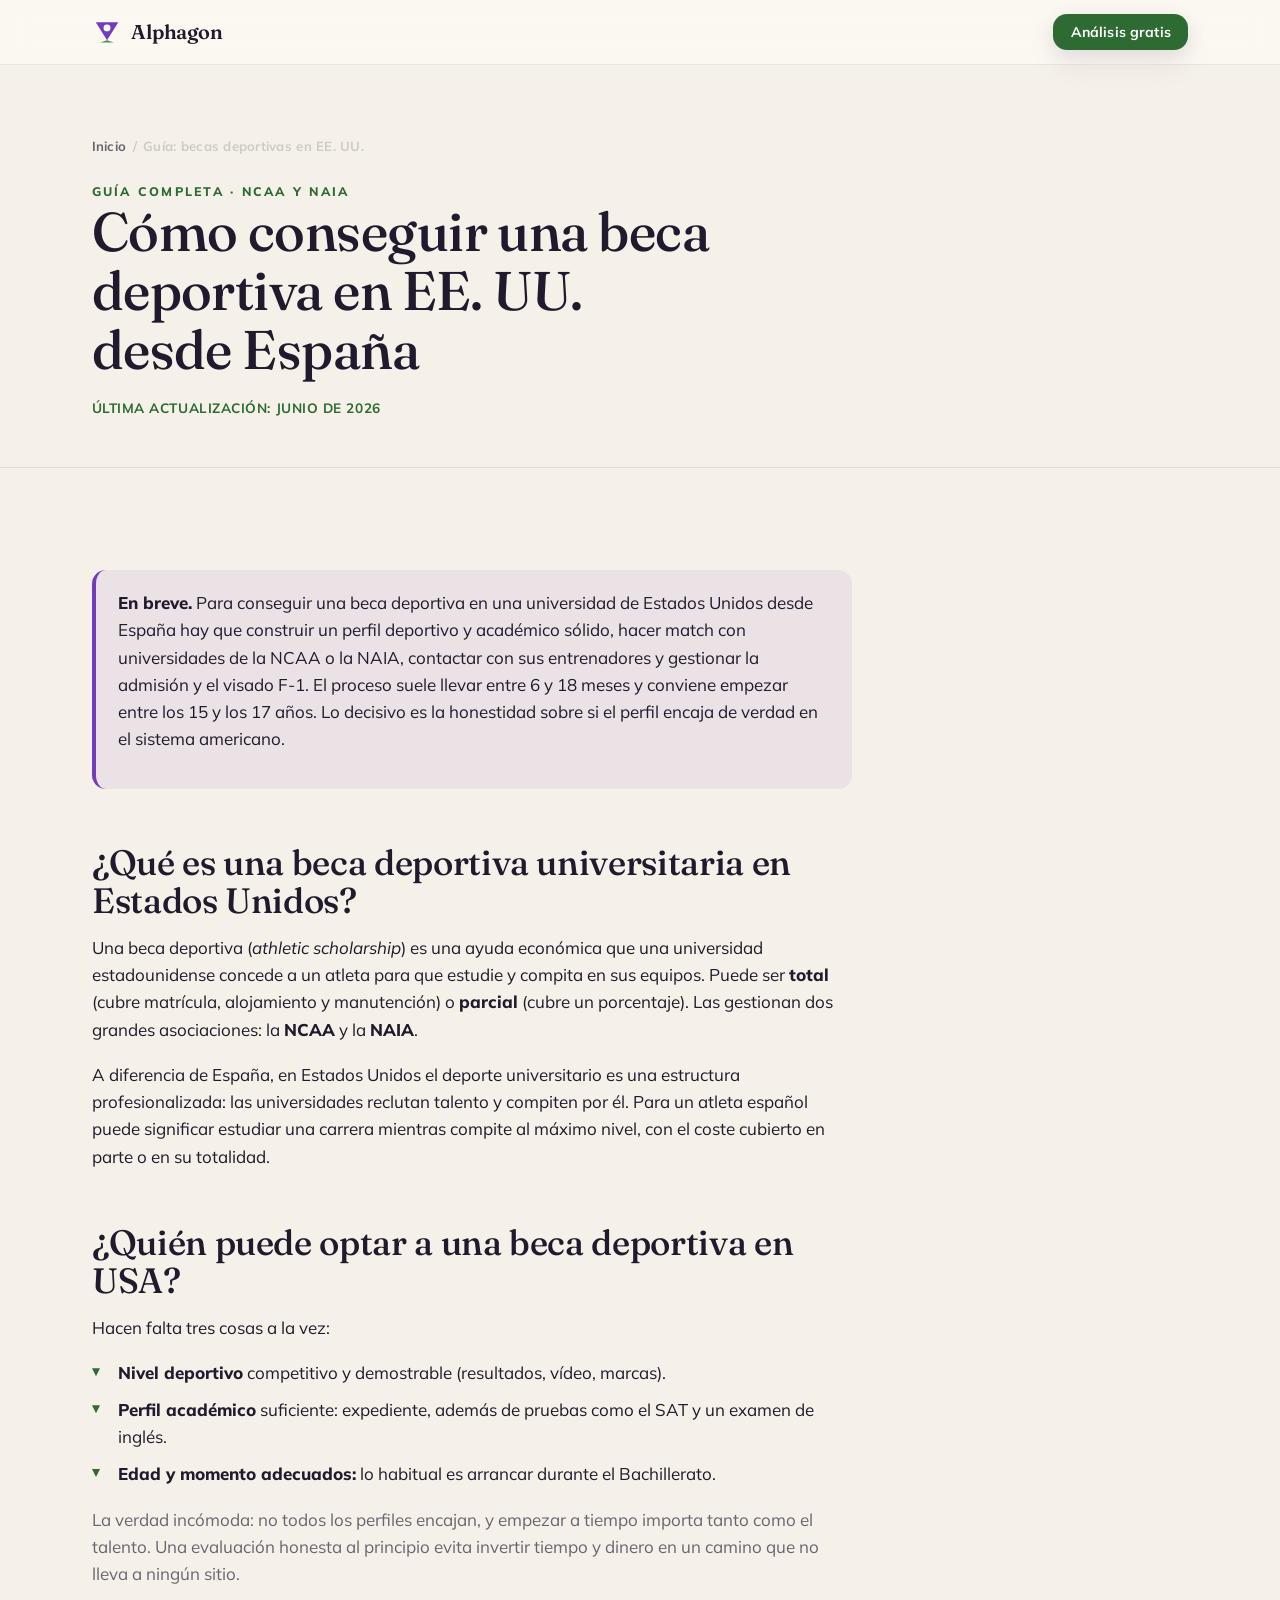
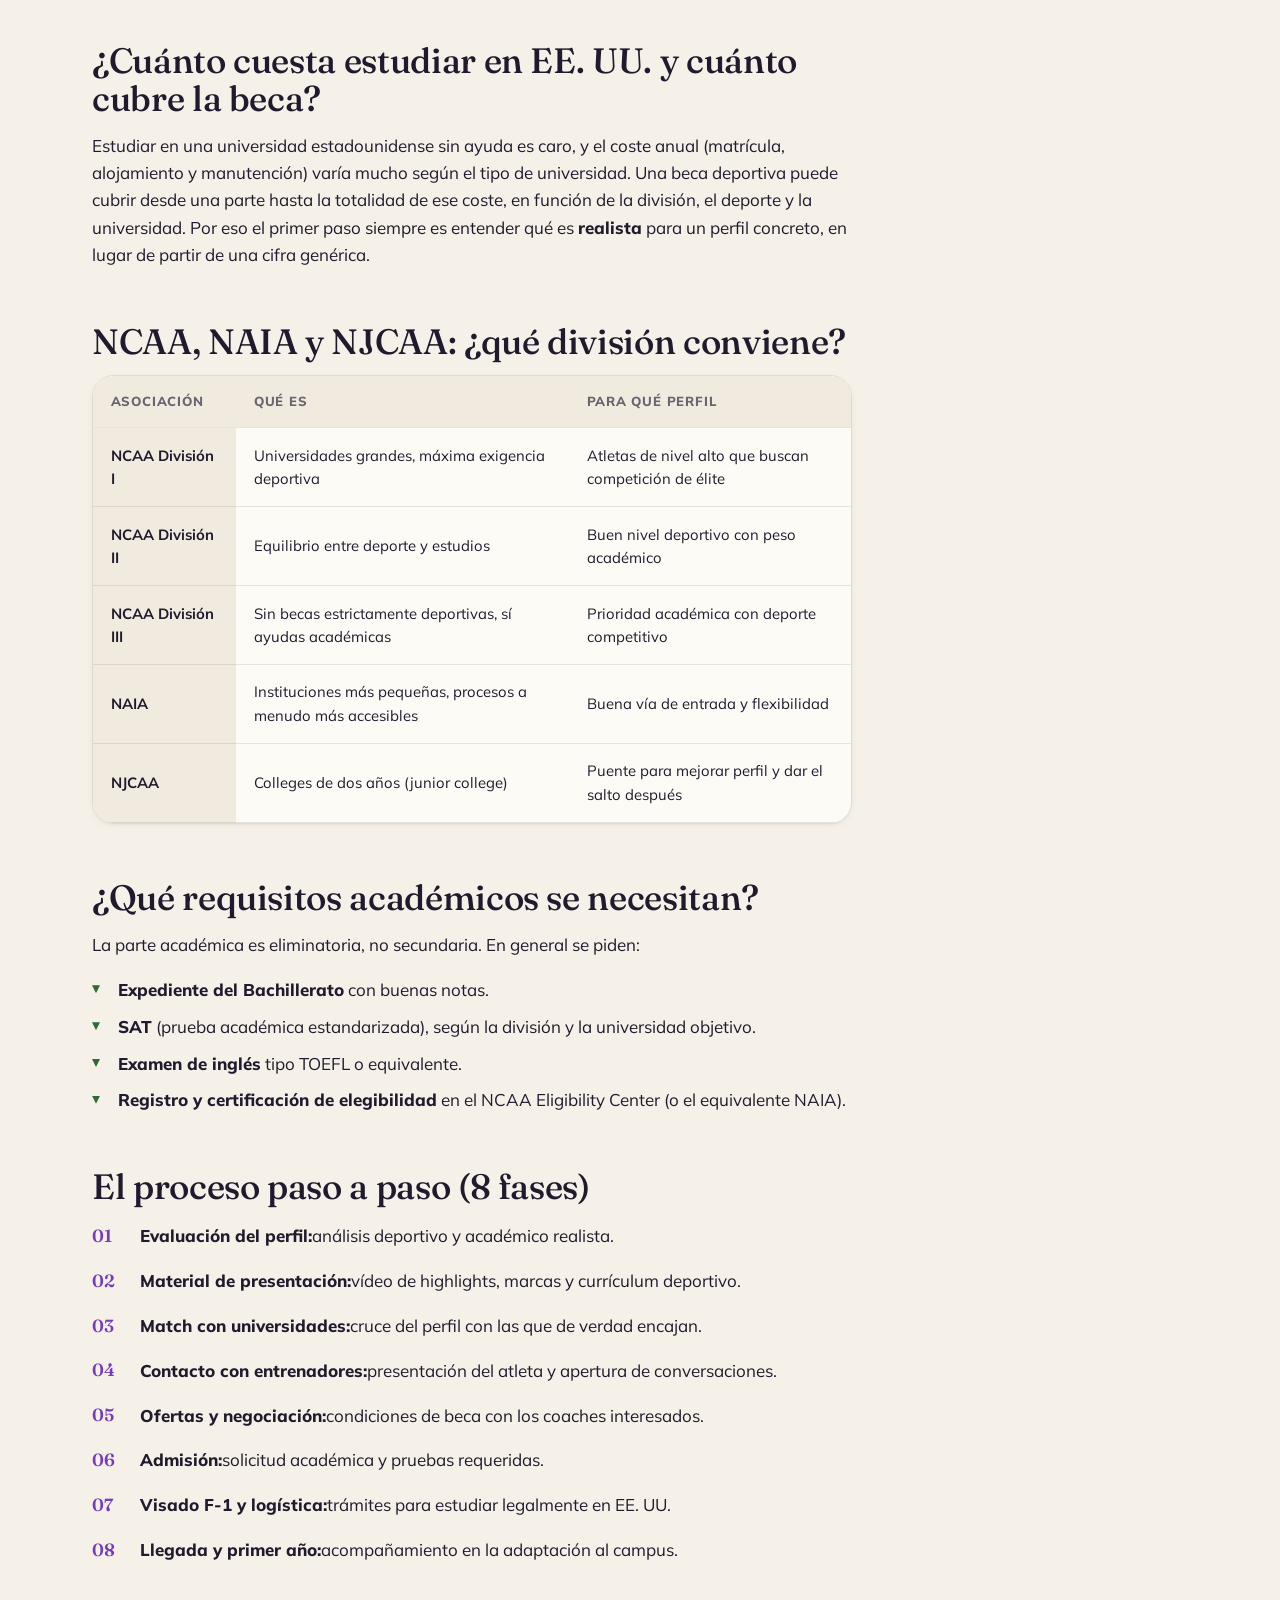
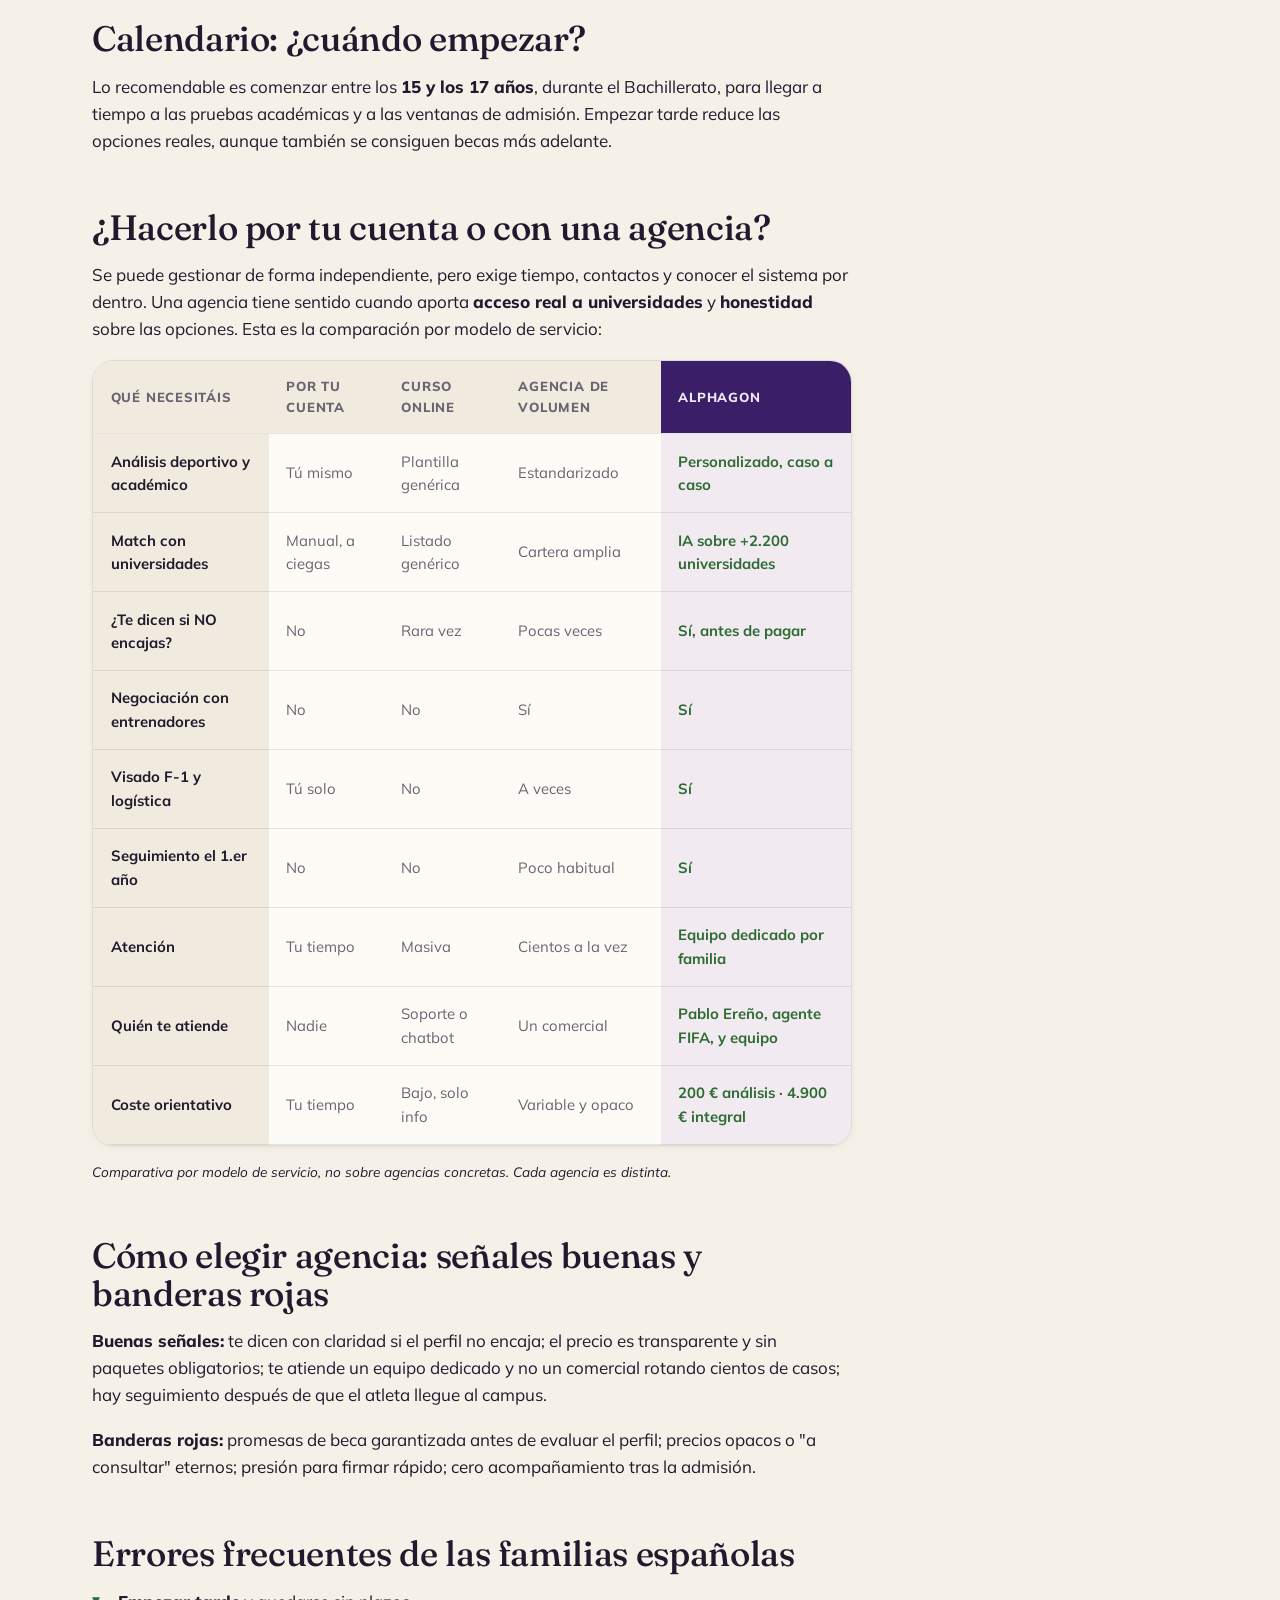
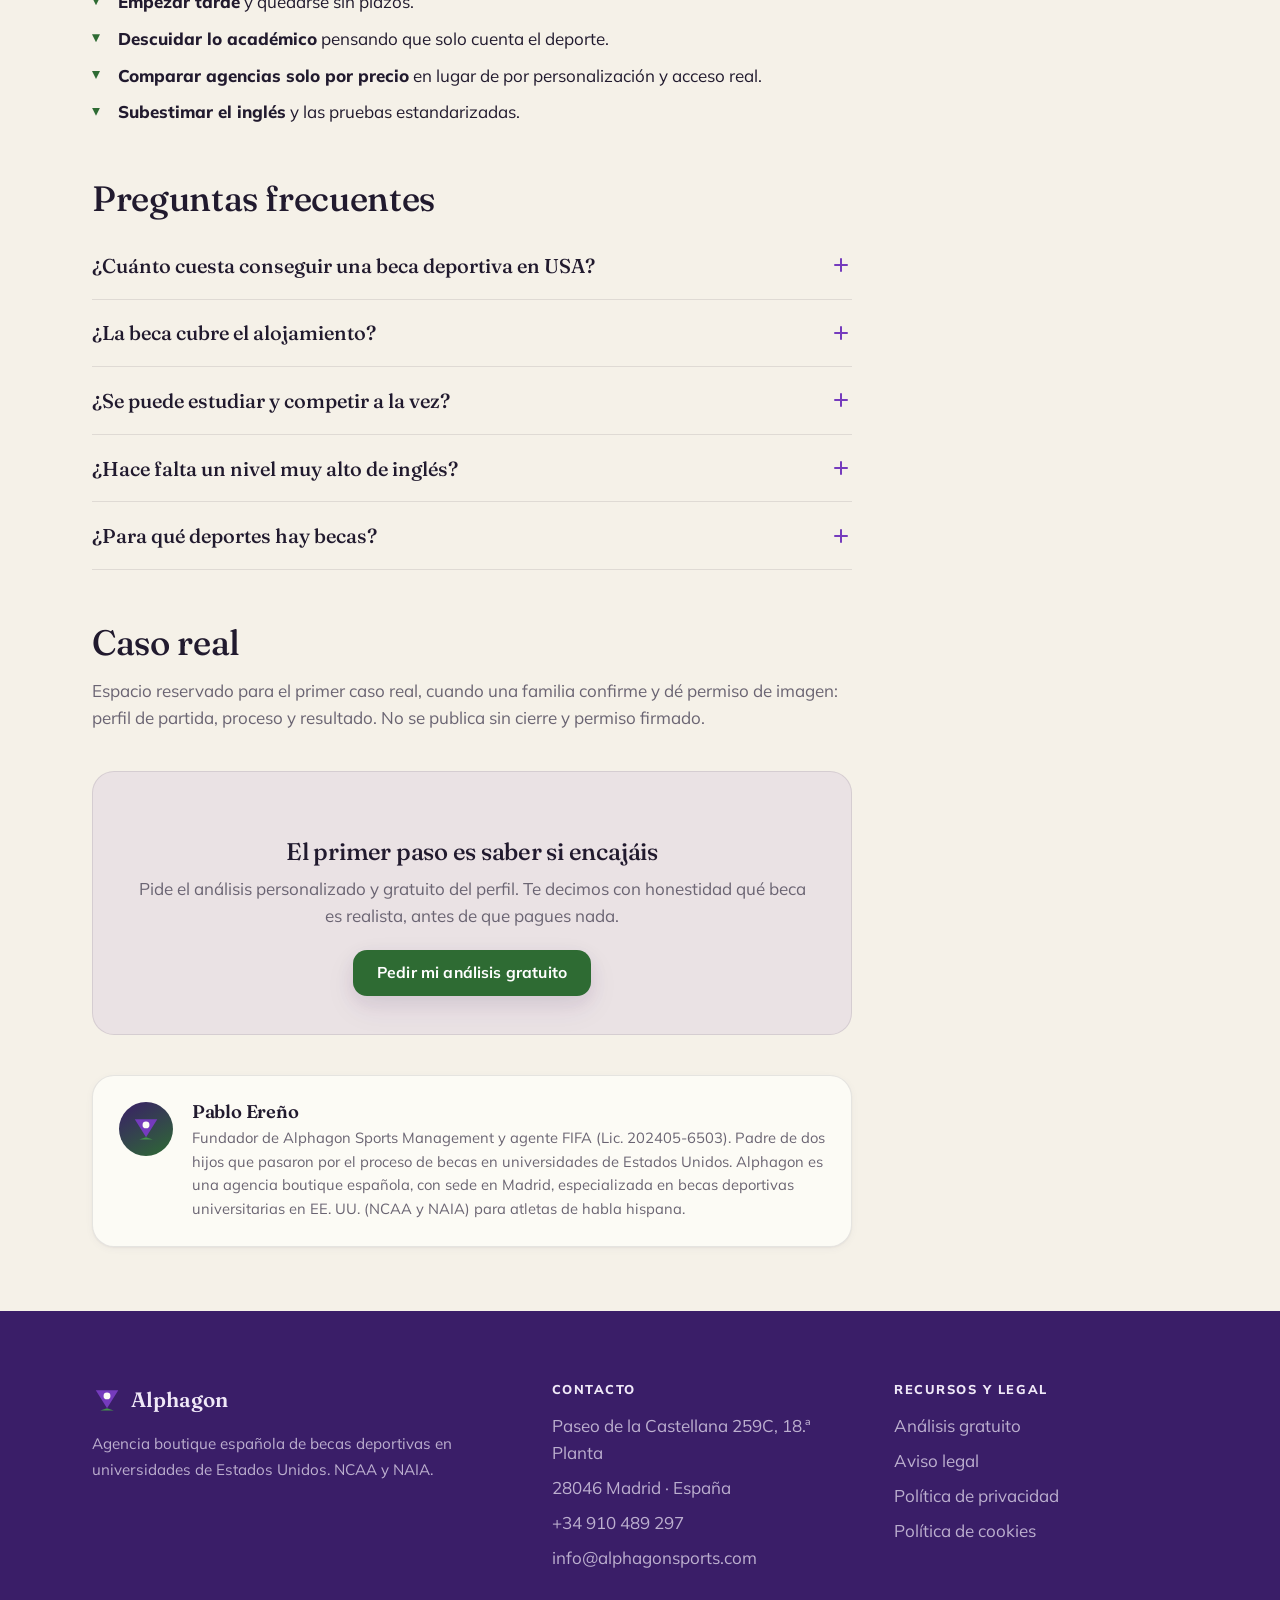
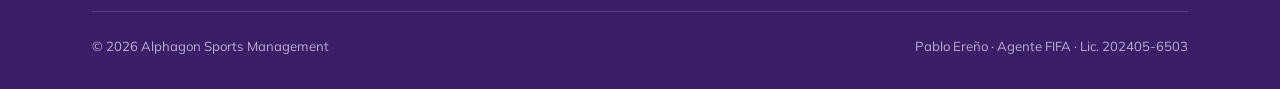
==== commit d56bfc5e: "Anade paginas legales y conexion real a HubSpot Forms - Paginas legales (aviso-legal, privacidad RGP" ====
--- a/alphagon-lp/guia-becas-deportivas-usa.html
+++ b/alphagon-lp/guia-becas-deportivas-usa.html
@@ -326,11 +326,12 @@
           </ul>
         </div>
         <div>
-          <h4>Enlaces</h4>
+          <h4>Recursos y legal</h4>
           <ul>
-            <li><a href="index.html">Inicio</a></li>
             <li><a href="index.html#form-section">Análisis gratuito</a></li>
-            <li><a href="index.html#faq-title">Preguntas frecuentes</a></li>
+            <li><a href="aviso-legal.html">Aviso legal</a></li>
+            <li><a href="privacidad.html">Política de privacidad</a></li>
+            <li><a href="cookies.html">Política de cookies</a></li>
           </ul>
         </div>
       </div>
